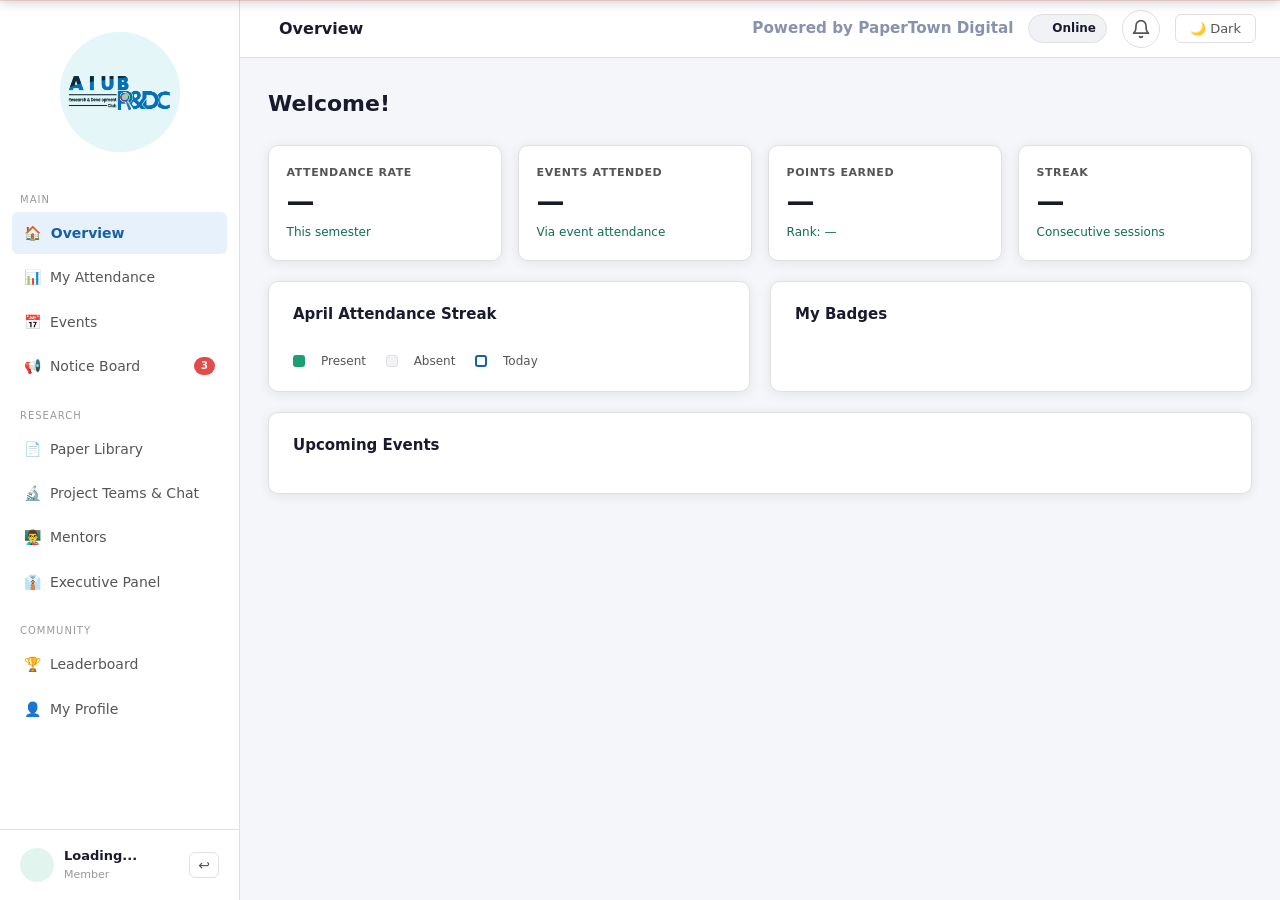
==== dashboard.html @ 1eca1867 "Increase max height of notice image preview" ====
<!DOCTYPE html>
<html lang="en">
<head>
  <meta charset="UTF-8"/>
  <meta name="viewport" content="width=device-width,initial-scale=1.0"/>
  <title>AIUB R&D Club</title>
  <link rel="stylesheet" href="css/style.css"/>
</head>
<body class="dashboard-page">

<!-- ========== ADD EVENT MODAL (FIX: was missing) ========== -->
<div class="modal-overlay" id="addEventModal" style="display:none" onclick="if(event.target===this)closeAddEventModal()">
  <div class="modal-box">
    <div class="modal-header">
      <h3>📅 Create New Event</h3>
      <button class="modal-close" onclick="closeAddEventModal()">✕</button>
    </div>
    <form id="addEventForm" onsubmit="event.preventDefault();submitAddEvent()">
      <div class="modal-grid">
        <div class="form-group" style="grid-column:1/-1"><label>Event Title <span class="req">*</span></label><input type="text" id="evTitle" placeholder="e.g. Research Symposium 2026"/></div>
        <div class="form-group" style="grid-column:1/-1"><label>Description <span class="req">*</span></label><textarea id="evDescription" rows="3" placeholder="Describe the event in detail..."></textarea></div>
        <div class="form-group"><label>Day</label><input type="text" id="evDay" placeholder="e.g. 15" maxlength="2"/></div>
        <div class="form-group"><label>Month</label>
          <select id="evMonth"><option>Jan</option><option>Feb</option><option>Mar</option><option>Apr</option><option>May</option><option>Jun</option><option>Jul</option><option>Aug</option><option>Sep</option><option>Oct</option><option>Nov</option><option>Dec</option></select>
        </div>
        <div class="form-group"><label>Year</label><input type="text" id="evYear" placeholder="2026" maxlength="4"/></div>
        <div class="form-group"><label>Time</label><input type="text" id="evTime" placeholder="e.g. 10:00 AM"/></div>
        <div class="form-group"><label>Duration</label><input type="text" id="evDuration" placeholder="e.g. 2 hours"/></div>
        <div class="form-group"><label>Venue <span class="req">*</span></label><input type="text" id="evVenue" placeholder="e.g. CS Lab Block A"/></div>
        <div class="form-group"><label>Category</label>
          <select id="evCategory"><option>Workshop</option><option>Seminar</option><option>Lecture</option><option>Competition</option><option>Social</option><option>Other</option></select>
        </div>
        <div class="form-group"><label>Capacity</label><input type="number" id="evCapacity" placeholder="50" min="1"/></div>
        <div class="form-group"><label>Points for Attending</label><input type="number" id="evPoints" placeholder="20" min="0"/></div>
        <div class="form-group"><label>Organizer</label><input type="text" id="evOrganizer" placeholder="Committee name"/></div>
      </div>
      <p style="color:var(--danger);font-size:13px;margin:.5rem 0;" id="addEventError"></p>
      <div class="modal-actions" style="margin-top:.75rem;">
        <button type="submit" class="btn-primary" style="width:auto;padding:10px 28px;">Create Event</button>
        <button type="button" class="btn-outline" onclick="closeAddEventModal()">Cancel</button>
      </div>
    </form>
  </div>
</div>

<!-- ========== ADD MEMBER MODAL ========== -->
<div class="modal-overlay" id="addMemberModal" style="display:none" onclick="if(event.target===this)closeAddMemberModal()">
  <div class="modal-box">
    <div class="modal-header">
      <h3>➕ Add New Member</h3>
      <button class="modal-close" onclick="closeAddMemberModal()">✕</button>
    </div>
    <form id="addMemberForm" onsubmit="event.preventDefault();submitAddMember()">
      <div class="modal-grid">
        <div class="form-group"><label>Full Name <span class="req">*</span></label><input type="text" id="newName" placeholder="e.g. Rahim Ahmed"/></div>
        <div class="form-group"><label>Student ID <span class="req">*</span></label><input type="text" id="newId" placeholder="e.g. 2025-CS-088"/></div>
        <div class="form-group"><label>Password <span class="req">*</span></label><input type="password" id="newPassword" placeholder="Min 6 characters"/></div>
        <div class="form-group"><label>Department <span class="req">*</span></label><input type="text" id="newDept" placeholder="e.g. Computer Science"/></div>
        <div class="form-group"><label>Email <span class="req">*</span></label><input type="email" id="newEmail" placeholder="student@university.edu"/></div>
        <div class="form-group"><label>Phone</label><input type="text" id="newPhone" placeholder="01700-xxxxxx"/></div>
        <div class="form-group"><label>Role</label>
          <select id="newRole"><option value="member">Member</option><option value="moderator">Moderator</option><option value="admin">Admin</option></select>
        </div>
        <div class="form-group"><label>Status</label>
          <select id="newStatus"><option value="active">Active</option><option value="inactive">Inactive</option></select>
        </div>
      </div>
      <p class="error-msg visible" id="addMemberError" style="margin:0 0 1rem;display:none;"></p>
      <div class="modal-actions">
        <button type="submit" class="btn-primary" style="width:auto;padding:10px 28px;">Add Member</button>
        <button type="button" class="btn-outline" onclick="closeAddMemberModal()">Cancel</button>
      </div>
    </form>
  </div>
</div>

<!-- ========== CHANGE PASSWORD MODAL ========== -->
<div class="modal-overlay" id="changePwModal" style="display:none" onclick="if(event.target===this)closeChangePwModal()">
  <div class="modal-box" style="max-width:420px;">
    <div class="modal-header">
      <h3>🔒 Change Password</h3>
      <button class="modal-close" onclick="closeChangePwModal()">✕</button>
    </div>
    <form id="changePwForm" onsubmit="event.preventDefault();submitChangePassword()">
      <div class="form-group"><label>Current Password</label><input type="password" id="pwCurrent" placeholder="Your current password"/></div>
      <div class="form-group"><label>New Password</label><input type="password" id="pwNew" placeholder="Min 6 characters"/></div>
      <div class="form-group"><label>Confirm New Password</label><input type="password" id="pwConfirm" placeholder="Repeat new password"/></div>
      <p style="color:var(--danger);font-size:13px;margin:.5rem 0;min-height:1.2em;" id="changePwError"></p>
      <p style="color:var(--success);font-size:13px;margin:.5rem 0;display:none;" id="changePwSuccess">✅ Password changed successfully!</p>
      <div class="modal-actions">
        <button type="submit" class="btn-primary" style="width:auto;padding:10px 28px;">Update Password</button>
        <button type="button" class="btn-outline" onclick="closeChangePwModal()">Cancel</button>
      </div>
    </form>
  </div>
</div>

<!-- ========== BULK ATTENDANCE MODAL ========== -->
<div class="modal-overlay" id="bulkAttModal" style="display:none" onclick="if(event.target===this)closeBulkAttendance()">
  <div class="modal-box modal-wide">
    <div class="modal-header">
      <div><h3>📋 Bulk Attendance</h3><p style="font-size:13px;color:var(--text2);margin-top:2px;">Date: <strong id="bulkSessionDate"></strong></p></div>
      <button class="modal-close" onclick="closeBulkAttendance()">✕</button>
    </div>
    <div style="display:flex;gap:10px;margin-bottom:1rem;flex-wrap:wrap;">
      <div style="flex:1;min-width:200px;"><label style="font-size:13px;font-weight:600;color:var(--text2);display:block;margin-bottom:5px;">Session Name</label><input type="text" id="bulkSessionName" value="Regular Meeting" style="width:100%;padding:9px 13px;border:1.5px solid var(--border);border-radius:var(--radius-sm);background:var(--bg);color:var(--text);font-size:14px;outline:none;"/></div>
      <div style="flex:1;min-width:200px;"><label style="font-size:13px;font-weight:600;color:var(--text2);display:block;margin-bottom:5px;">🔍 Search Members</label><input type="text" id="bulkSearchInput" placeholder="Type name to filter..." oninput="filterBulkAttendance(this.value)" style="width:100%;padding:9px 13px;border:1.5px solid var(--border);border-radius:var(--radius-sm);background:var(--bg);color:var(--text);font-size:14px;outline:none;"/></div>
    </div>
    <div style="overflow-x:auto;max-height:380px;overflow-y:auto;">
      <table class="data-table">
        <thead style="position:sticky;top:0;background:var(--surface);"><tr><th>Name</th><th>Student ID</th><th>Dept</th><th>Status</th><th>Note</th></tr></thead>
        <tbody id="bulkAttBody"></tbody>
      </table>
    </div>
    <div class="modal-actions" style="margin-top:1.25rem;">
      <button class="btn-primary" style="width:auto;padding:10px 28px;" onclick="submitBulkAttendance()">💾 Save Attendance</button>
      <button class="btn-outline" onclick="closeBulkAttendance()">Cancel</button>
    </div>
  </div>
</div>

<!-- ========== EVENT ADMIN MODAL ========== -->
<div class="modal-overlay" id="evAdminModal" style="display:none" onclick="if(event.target===this)closeEventAdmin()">
  <div class="modal-box modal-wide">
    <div class="modal-header">
      <div><h3 id="evAdminTitle">Event Management</h3><p style="font-size:13px;color:var(--text2);margin-top:3px;" id="evAdminDate"></p></div>
      <button class="modal-close" onclick="closeEventAdmin()">✕</button>
    </div>
    <div class="ev-tab-bar">
      <button class="ev-tab-btn active" onclick="switchEvTab('registrants',this)">👥 Registrants</button>
      <button class="ev-tab-btn" onclick="switchEvTab('attendance',this)">✅ Mark Attendance</button>
    </div>
    <div id="evAdminBody" style="margin-top:1rem;overflow-x:auto;max-height:420px;overflow-y:auto;"></div>
    <div class="modal-actions" style="margin-top:1rem;"><button class="btn-outline" onclick="closeEventAdmin()">Close</button></div>
  </div>
</div>

<!-- ========== CSV PREVIEW MODAL ========== -->
<div class="modal-overlay" id="csvPreviewModal" style="display:none" onclick="if(event.target===this)closeCSVPreview()">
  <div class="modal-box modal-wide">
    <div class="modal-header">
      <div><h3>📂 CSV Import Preview</h3><p style="font-size:13px;color:var(--text2);margin-top:2px;" id="csvPreviewCount"></p></div>
      <button class="modal-close" onclick="closeCSVPreview()">✕</button>
    </div>
    <div id="csvPreviewErrors" style="margin-bottom:.75rem;"></div>
    <p style="font-size:13px;color:var(--text2);margin-bottom:.75rem;">Uncheck rows you don't want to import.</p>
    <div style="overflow-x:auto;max-height:380px;overflow-y:auto;">
      <table class="data-table">
        <thead style="position:sticky;top:0;background:var(--surface);"><tr><th style="width:32px;"></th><th>Name</th><th>ID</th><th>Dept</th><th>Email</th><th>Role</th></tr></thead>
        <tbody id="csvPreviewTbody"></tbody>
      </table>
    </div>
    <div class="modal-actions" style="margin-top:1.25rem;">
      <button class="btn-primary" style="width:auto;padding:10px 28px;" onclick="submitCSVImport()">✅ Import Selected</button>
      <button class="btn-outline" onclick="closeCSVPreview()">Cancel</button>
    </div>
  </div>
</div>

<!-- ========== EDIT PAPER MODAL ========== -->
<div class="modal-overlay" id="editPaperModal" style="display:none" onclick="if(event.target===this)closeEditPaperModal()">
  <div class="modal-box">
    <div class="modal-header"><h3>✏️ Edit Paper</h3><button class="modal-close" onclick="closeEditPaperModal()">✕</button></div>
    <input type="hidden" id="editPaperId"/>
    <div class="modal-grid">
      <div class="form-group" style="grid-column:1/-1"><label>Paper Title <span class="req">*</span></label><input type="text" id="editPaperTitle"/></div>
      <div class="form-group"><label>Authors <span class="req">*</span></label><input type="text" id="editPaperAuthors"/></div>
      <div class="form-group"><label>Year</label><input type="number" id="editPaperYear"/></div>
      <div class="form-group" style="grid-column:1/-1"><label>Referral Link</label><input type="url" id="editPaperLink"/></div>
      <div class="form-group" style="grid-column:1/-1"><label>Tags (comma separated)</label><input type="text" id="editPaperTags"/></div>
    </div>
    <div class="modal-actions" style="margin-top:.75rem;">
      <button class="btn-primary" style="width:auto;padding:10px 28px;" onclick="submitEditPaper()">Save Changes</button>
      <button class="btn-outline" onclick="closeEditPaperModal()">Cancel</button>
    </div>
  </div>
</div>

<!-- ========== EDIT TEAM MODAL ========== -->
<div class="modal-overlay" id="editTeamModal" style="display:none" onclick="if(event.target===this)closeEditTeamModal()">
  <div class="modal-box" style="max-width:480px;">
    <div class="modal-header"><h3>✏️ Edit Team</h3><button class="modal-close" onclick="closeEditTeamModal()">✕</button></div>
    <input type="hidden" id="editTeamId"/>
    <div class="form-group"><label>Team Name <span class="req">*</span></label><input type="text" id="editTeamName"/></div>
    <div class="form-group"><label>Research Topic <span class="req">*</span></label><input type="text" id="editTeamTopic"/></div>
    <div class="form-group"><label>Status</label>
      <select id="editTeamStatus"><option value="Forming">Forming</option><option value="Active">Active</option></select>
    </div>
    <div class="modal-actions" style="margin-top:.75rem;">
      <button class="btn-primary" style="width:auto;padding:10px 28px;" onclick="submitEditTeam()">Save Changes</button>
      <button class="btn-outline" onclick="closeEditTeamModal()">Cancel</button>
    </div>
  </div>
</div>

<!-- ========== NOTICE READ RECEIPTS MODAL ========== -->
<div class="modal-overlay" id="noticeReadsModal" style="display:none" onclick="if(event.target===this)closeNoticeReadsModal()">
  <div class="modal-box" style="max-width:500px;">
    <div class="modal-header"><h3>👁️ Read Receipts</h3><button class="modal-close" onclick="closeNoticeReadsModal()">✕</button></div>
    <div id="noticeReadsBody"><p style="color:var(--text3);">Loading...</p></div>
    <div class="modal-actions" style="margin-top:1rem;"><button class="btn-outline" onclick="closeNoticeReadsModal()">Close</button></div>
  </div>
</div>

<!-- Hidden inputs -->
<input type="file" id="csvImportInput" accept=".csv" style="display:none" onchange="handleCSVImport(this)"/>
<input type="file" id="profilePicInput" accept="image/*" style="display:none" onchange="handleProfilePicChange(this)"/>

<!-- ========== TEAM CHAT MODAL ========== -->
<div class="modal-overlay chat-modal-overlay" id="chatModal" style="display:none">
  <div class="chat-modal-box">
    <div class="chat-header">
      <div class="chat-header-left">
        <div class="chat-header-icon">💬</div>
        <div><div class="chat-header-title" id="chatModalTitle">Team Chat</div><div class="chat-header-sub">Real-time · All messages saved</div></div>
      </div>
      <button class="modal-close" onclick="closeChatModal()" style="flex-shrink:0;">✕</button>
    </div>
    <div class="chat-messages" id="chatMessages"><div class="chat-loading">Loading messages...</div></div>
    <div class="chat-input-area">
      <textarea class="chat-input" id="chatInput" placeholder="Type a message... (Enter to send)" rows="1" onkeydown="chatKeydown(event)" oninput="this.style.height='auto';this.style.height=Math.min(this.scrollHeight,120)+'px'"></textarea>
      <button class="chat-send-btn" onclick="sendMessage()">
        <svg width="20" height="20" viewBox="0 0 24 24" fill="none" stroke="currentColor" stroke-width="2.5" stroke-linecap="round" stroke-linejoin="round"><line x1="22" y1="2" x2="11" y2="13"/><polygon points="22 2 15 22 11 13 2 9 22 2"/></svg>
      </button>
    </div>
  </div>
</div>

<!-- ========== SIDEBAR ========== -->
<aside class="sidebar" id="sidebar">
  <div class="sidebar-logo">
    <img src="IMG/logo.jpg" alt="Club Logo"/>
  </div>
  <nav class="sidebar-nav">
    <div class="nav-section-label">Main</div>
    <div class="nav-item active" data-page="home">🏠 &nbsp;Overview</div>
    <div class="nav-item" data-page="attendance">📊 &nbsp;My Attendance</div>
    <div class="nav-item" data-page="events">📅 &nbsp;Events</div>
    <div class="nav-item" data-page="notices">📢 &nbsp;Notice Board &nbsp;<span class="nav-badge" id="noticeBadge">3</span></div>
    <div class="nav-section-label" style="margin-top:1.25rem;">Research</div>
    <div class="nav-item" data-page="papers">📄 &nbsp;Paper Library</div>
    <div class="nav-item" data-page="teams">🔬 &nbsp;Project Teams &amp; Chat</div>
    <div class="nav-item" data-page="mentors">👨‍🏫 &nbsp;Mentors</div>
    <div class="nav-item" data-page="executives">👔 &nbsp;Executive Panel</div>
    <div class="nav-section-label" style="margin-top:1.25rem;">Community</div>
    <div class="nav-item" data-page="leaderboard">🏆 &nbsp;Leaderboard</div>
    <div class="nav-item" data-page="profile">👤 &nbsp;My Profile</div>
    <div class="nav-section-label moderator-only" style="margin-top:1.25rem;">Moderator</div>
    <div class="nav-item moderator-only" data-page="moderator">🛡️ &nbsp;Moderator Panel</div>
    <div class="nav-section-label admin-only" style="margin-top:1.25rem;">Admin</div>
    <div class="nav-item admin-only" data-page="admin">⚙️ &nbsp;Admin Panel</div>
  </nav>
  <div class="sidebar-user">
    <div class="avatar" id="sidebarAvatar" style="overflow:hidden;"></div>
    <div class="user-info">
      <div class="user-name" id="sidebarName">Loading...</div>
      <div class="user-role" id="sidebarRole">Member</div>
    </div>
    <button class="logout-btn" onclick="logout()" title="Logout">↩</button>
  </div>
</aside>

<!-- ========== MAIN ========== -->
<div class="main-wrapper">
  <!-- OFFLINE BANNER -->
  <div class="offline-banner" id="offlineBanner">
    <span>📡</span>
    <span id="offlineBannerText">You're offline — changes won't be saved until you reconnect.</span>
  </div>

  <header class="topbar">
    <button class="menu-btn" onclick="toggleSidebar()">☰</button>
    <span class="topbar-title" id="topbarTitle">Overview</span>

    <div class="topbar-right">
      <a href="https://papertowndigital.com" target="_blank" class="powered-by">Powered by PaperTown Digital</a>

      <!-- CONNECTION STATUS INDICATOR -->
      <div class="conn-status" id="connStatus" title="Connection status">
        <span class="conn-dot" id="connDot"></span>
        <span class="conn-label" id="connLabel">Online</span>
      </div>
      <div class="notif-bell-wrap" id="notifBellWrap">
        <button class="notif-bell-btn" onclick="toggleNotificationDropdown()" title="Notifications" aria-label="Notifications">
          <svg width="20" height="20" viewBox="0 0 24 24" fill="none" stroke="currentColor" stroke-width="2" stroke-linecap="round" stroke-linejoin="round">
            <path d="M18 8A6 6 0 0 0 6 8c0 7-3 9-3 9h18s-3-2-3-9"/>
            <path d="M13.73 21a2 2 0 0 1-3.46 0"/>
          </svg>
          <span class="notif-badge" id="notifBadge" style="display:none;">0</span>
        </button>

        <!-- Dropdown panel -->
        <div class="notif-dropdown" id="notifDropdown">
          <div class="notif-dropdown-header">
            <span class="notif-dropdown-title">🔔 Notifications</span>
            <div style="display:flex;gap:6px;">
              <button class="notif-action-btn" onclick="doMarkAllRead()" title="Mark all read">✓ All read</button>
              <button class="notif-action-btn notif-action-danger" onclick="doClearAllNotifications()" title="Clear all">🗑 Clear</button>
            </div>
          </div>
          <div class="notif-list" id="notifList">
            <div class="notif-empty">
              <div style="font-size:28px;margin-bottom:.5rem;">🔔</div>
              <div>No notifications yet</div>
            </div>
          </div>
        </div>
      </div>

      <button class="theme-toggle" id="themeBtn" onclick="toggleTheme()">🌙 Dark</button>
    </div>
  </header>

  <!-- HOME -->
  <main class="page active" id="page-home">
    <div class="page-header"><h2 class="page-title" id="greetingText">Welcome!</h2><p class="page-sub" id="todayDate"></p></div>
    <div class="stats-grid">
      <div class="stat-card"><div class="stat-label">Attendance Rate</div><div class="stat-value" id="statAttendance">—</div><div class="stat-change">This semester</div></div>
      <div class="stat-card"><div class="stat-label">Events Attended</div><div class="stat-value" id="statEvents">—</div><div class="stat-change">Via event attendance</div></div>
      <div class="stat-card"><div class="stat-label">Points Earned</div><div class="stat-value" id="statPoints">—</div><div class="stat-change">Rank: <span id="statRank">—</span></div></div>
      <div class="stat-card"><div class="stat-label">Streak</div><div class="stat-value" id="statStreak">—</div><div class="stat-change">Consecutive sessions</div></div>
    </div>
    <div class="two-col">
      <div class="card"><h3 class="card-title">April Attendance Streak</h3><div class="streak-bar" id="streakBar"></div><div class="streak-legend"><span class="legend-dot present"></span>Present &nbsp;<span class="legend-dot absent"></span>Absent &nbsp;<span class="legend-dot today-dot"></span>Today</div></div>
      <div class="card"><h3 class="card-title">My Badges</h3><div class="badge-grid" id="homeBadgeGrid"></div></div>
    </div>
    <div class="card"><h3 class="card-title">Upcoming Events</h3><div id="homeEventList"></div></div>
  </main>

  <!-- ATTENDANCE -->
  <main class="page" id="page-attendance">
    <div class="page-header"><h2 class="page-title">My Attendance</h2><p class="page-sub">Your attendance record — given by the admin during sessions</p></div>
    <div class="card" style="display:flex;gap:2rem;align-items:center;flex-wrap:wrap;">
      <div style="text-align:center;flex:1;"><div style="font-size:42px;font-weight:700;color:var(--primary);" id="myAttRate">—</div><div style="font-size:13px;color:var(--text2);margin-top:4px;">Attendance Rate</div></div>
      <div style="text-align:center;flex:1;"><div style="font-size:42px;font-weight:700;color:var(--success);" id="myStreakNum">—</div><div style="font-size:13px;color:var(--text2);margin-top:4px;">Day Streak 🔥</div></div>
      <div style="flex:2;"><div style="font-size:13px;color:var(--text2);margin-bottom:8px;">Streak calendar</div><div class="streak-bar" id="streakBar2"></div></div>
    </div>
    <div class="card">
      <div class="card-header-row"><h3 class="card-title" style="margin-bottom:0;">Attendance History</h3><span style="font-size:13px;color:var(--text3);">Given by Admin only</span></div>
      <table class="data-table"><thead><tr><th>Date</th><th>Session</th><th>Status</th><th>Note</th></tr></thead><tbody id="attendanceTbody"></tbody></table>
    </div>
  </main>

  <!-- EVENTS -->
  <main class="page" id="page-events">
    <div class="page-header">
      <div style="display:flex;justify-content:space-between;align-items:flex-start;flex-wrap:wrap;gap:.75rem;">
        <div><h2 class="page-title">Events</h2><p class="page-sub">Register for events and track your participation</p></div>
        <button class="btn-primary admin-only" style="width:auto;padding:10px 20px;margin-top:0;" onclick="openAddEventModal()">📅 + Create Event</button>
      </div>
    </div>
    <div class="card"><h3 class="card-title">🗓 Upcoming Events</h3><div id="upcomingEventList"></div></div>
    <div class="card"><h3 class="card-title">📁 Past Events</h3><div id="pastEventList"></div></div>
  </main>

  <!-- NOTICES -->
  <main class="page" id="page-notices">
    <div class="page-header"><h2 class="page-title">Notice Board</h2><p class="page-sub">Club announcements and updates</p></div>
    <div class="card">
      <div class="card-header-row"><h3 class="card-title" style="margin-bottom:0;">All Notices</h3><button class="btn-outline admin-only moderator-only" onclick="toggleNoticeForm()">+ Post Notice</button></div>
      <div class="notice-form admin-only moderator-only" id="noticeForm">
        <div class="modal-grid" style="grid-template-columns:1fr 1fr;">
          <div class="form-group"><label>Title</label><input type="text" id="noticeTitle" placeholder="Notice title..."/></div>
          <div class="form-group"><label>Category</label><select id="noticeCategory"><option value="general">🔵 General</option><option value="urgent">🔴 Urgent</option><option value="event">🟢 Event</option></select></div>
          <div class="form-group" style="grid-column:1/-1"><label>Content</label><textarea id="noticeContent" rows="3" placeholder="Notice details..."></textarea></div>
          <div class="form-group" style="grid-column:1/-1">
            <label>Banner Image <span style="font-size:11px;color:var(--text3);font-weight:400;">(optional — for event banners, max 2MB)</span></label>
            <div class="pdf-upload-area" id="noticeImgArea" onclick="document.getElementById('noticeImgInput').click()">
              <span id="noticeImgLabel">🖼️ Click to attach a banner image</span>
            </div>
            <input type="file" id="noticeImgInput" accept="image/*" style="display:none" onchange="handleNoticeImg(this)"/>
            <img id="noticeImgPreview" src="" alt="Preview" style="display:none;margin-top:8px;max-height:500px;width:100%;object-fit:contain;border-radius:var(--radius-sm);border:1px solid var(--border);"/>
          </div>
        </div>
        <div class="form-actions"><button class="btn-primary" style="width:auto;padding:10px 24px;" onclick="postNotice()">Post Notice</button><button class="btn-outline" onclick="toggleNoticeForm()">Cancel</button></div>
      </div>
      <div id="noticeList"></div>
    </div>
  </main>

  <!-- PAPER LIBRARY -->
  <main class="page" id="page-papers">
    <div class="page-header"><h2 class="page-title">📄 Research Paper Library</h2><p class="page-sub">Papers shared by club members. Adding a paper earns +10 pts.</p></div>
    <div class="card">
      <div class="card-header-row"><h3 class="card-title" style="margin-bottom:0;">All Papers</h3><button class="btn-outline" onclick="togglePaperForm()">+ Add Paper</button></div>
      <div class="notice-form" id="paperForm">
        <div class="modal-grid">
          <div class="form-group" style="grid-column:1/-1"><label>Paper Title <span class="req">*</span></label><input type="text" id="paperTitle" placeholder="Full title of the paper"/></div>
          <div class="form-group"><label>Authors <span class="req">*</span></label><input type="text" id="paperAuthors" placeholder="Author 1, Author 2..."/></div>
          <div class="form-group"><label>Year</label><input type="number" id="paperYear" placeholder="2025"/></div>
          <div class="form-group" style="grid-column:1/-1"><label>Referral Link <span style="font-size:11px;color:var(--text3);font-weight:400;">(Google Scholar, ResearchGate, publisher page, arXiv, etc.)</span></label><input type="url" id="paperLink" placeholder="https://scholar.google.com/..."/></div>
          <div class="form-group" style="grid-column:1/-1"><label>Tags (comma separated)</label><input type="text" id="paperTags" placeholder="ML, Computer Vision, NLP"/></div>
          <div class="form-group" style="grid-column:1/-1">
            <label>Attach PDF <span style="font-size:11px;color:var(--text3);font-weight:400;">(optional, max 5MB)</span></label>
            <div class="pdf-upload-area" id="pdfUploadArea" onclick="document.getElementById('paperPdfInput').click()"><span id="pdfUploadLabel">📎 Click to attach a PDF file</span></div>
            <input type="file" id="paperPdfInput" accept=".pdf" style="display:none" onchange="handlePdfSelect(this)"/>
          </div>
        </div>
        <div class="form-actions"><button class="btn-primary" style="width:auto;padding:10px 24px;" onclick="submitPaper()">Add to Library</button><button class="btn-outline" onclick="togglePaperForm()">Cancel</button></div>
      </div>
      <div id="paperList"></div>
    </div>
  </main>

  <!-- PROJECT TEAMS -->
  <main class="page" id="page-teams">
    <div class="page-header"><h2 class="page-title">🔬 Project Teams</h2><p class="page-sub">Join or form research project teams</p></div>
    <div class="card">
      <div class="card-header-row"><h3 class="card-title" style="margin-bottom:0;">All Teams</h3><button class="btn-outline" onclick="toggleTeamForm()">+ Create Team</button></div>
      <div class="notice-form" id="teamForm">
        <div class="modal-grid">
          <div class="form-group"><label>Team Name <span class="req">*</span></label><input type="text" id="teamName" placeholder="e.g. NLP Research Group"/></div>
          <div class="form-group"><label>Research Topic <span class="req">*</span></label><input type="text" id="teamTopic" placeholder="e.g. Bangla NLP"/></div>
          <div class="form-group"><label>Lead (name)</label><input type="text" id="teamLead" placeholder="Leave blank for yourself"/></div>
          <div class="form-group"><label>Status</label><select id="teamStatus"><option value="Forming">Forming</option><option value="Active">Active</option></select></div>
        </div>
        <div class="form-actions"><button class="btn-primary" style="width:auto;padding:10px 24px;" onclick="submitTeam()">Create Team</button><button class="btn-outline" onclick="toggleTeamForm()">Cancel</button></div>
      </div>
      <div id="teamList" style="display:grid;grid-template-columns:1fr 1fr;gap:1rem;margin-top:.5rem;"></div>
    </div>
  </main>

  <!-- MENTORS -->
  <main class="page" id="page-mentors">
    <div class="page-header"><h2 class="page-title">👨‍🏫 Supervisors &amp; Mentors</h2><p class="page-sub">Faculty supervisors and industry mentors available for guidance</p></div>
    <div class="card">
      <div class="card-header-row"><h3 class="card-title" style="margin-bottom:0;">Mentor Board</h3><button class="btn-outline admin-only" onclick="toggleMentorForm()">+ Add Mentor</button></div>
      <div class="notice-form admin-only" id="mentorForm">
        <div class="modal-grid">
          <div class="form-group"><label>Name <span class="req">*</span></label><input type="text" id="mentorName" placeholder="Dr. Full Name"/></div>
          <div class="form-group"><label>Title</label><input type="text" id="mentorTitle" placeholder="e.g. Club Supervisor"/></div>
          <div class="form-group"><label>Department / Organization</label><input type="text" id="mentorDept" placeholder="e.g. CS Dept"/></div>
          <div class="form-group"><label>Email</label><input type="email" id="mentorEmail" placeholder="mentor@university.edu"/></div>
          <div class="form-group" style="grid-column:1/-1"><label>Expertise <span class="req">*</span></label><input type="text" id="mentorExpertise" placeholder="e.g. Machine Learning, NLP"/></div>
        </div>
        <div class="form-actions"><button class="btn-primary" style="width:auto;padding:10px 24px;" onclick="submitMentor()">Add Mentor</button><button class="btn-outline" onclick="toggleMentorForm()">Cancel</button></div>
      </div>
      <div id="mentorList" style="display:grid;grid-template-columns:1fr 1fr;gap:1rem;margin-top:.5rem;"></div>
    </div>
  </main>

  <!-- EXECUTIVE PANEL (replaces Seminars) -->
  <main class="page" id="page-executives">
    <div class="page-header"><h2 class="page-title">👔 Executive Panel</h2><p class="page-sub">Club executives and leadership members</p></div>
    <div class="card">
      <div class="card-header-row"><h3 class="card-title" style="margin-bottom:0;">Executive Board</h3><button class="btn-outline admin-only" onclick="toggleExecForm()">+ Add Executive</button></div>
      <div class="notice-form admin-only" id="execForm">
        <div class="modal-grid">
          <div class="form-group"><label>Name <span class="req">*</span></label><input type="text" id="execName" placeholder="Full name"/></div>
          <div class="form-group"><label>Position / Title <span class="req">*</span></label><input type="text" id="execTitle" placeholder="e.g. President, General Secretary"/></div>
          <div class="form-group"><label>Department</label><input type="text" id="execDept" placeholder="e.g. CS Dept"/></div>
          <div class="form-group"><label>Email</label><input type="email" id="execEmail" placeholder="exec@university.edu"/></div>
          <div class="form-group" style="grid-column:1/-1"><label>Responsibilities</label><input type="text" id="execResp" placeholder="e.g. Overseeing events, managing member records"/></div>
        </div>
        <div class="form-actions"><button class="btn-primary" style="width:auto;padding:10px 24px;" onclick="submitExecutive()">Add Executive</button><button class="btn-outline" onclick="toggleExecForm()">Cancel</button></div>
      </div>
      <div id="execList" style="display:grid;grid-template-columns:1fr 1fr;gap:1rem;margin-top:.5rem;"></div>
    </div>
  </main>

  <!-- LEADERBOARD -->
  <main class="page" id="page-leaderboard">
    <div class="page-header"><h2 class="page-title">Leaderboard</h2><p class="page-sub">Top members by points — updates live</p></div>
    <div class="card"><h3 class="card-title">🏆 Rankings</h3><div class="leaderboard-list" id="leaderboardList"></div></div>
    <div class="card"><h3 class="card-title">💡 How to Earn Points</h3>
      <div class="points-grid">
        <div class="points-row"><span>✅ Session attendance (given by admin/moderator)</span><strong>+10 pts</strong></div>
        <div class="points-row"><span>📅 Event attendance (marked by admin)</span><strong>+15–20 pts</strong></div>
        <div class="points-row"><span>📄 Adding a research paper</span><strong>+10 pts</strong></div>
        <div class="points-row"><span>📢 Posting a notice</span><strong>+5 pts</strong></div>
        <div class="points-row"><span>🔥 7-day streak badge</span><strong>Unlocked!</strong></div>
      </div>
    </div>
  </main>

  <!-- PROFILE -->
  <main class="page" id="page-profile">
    <div class="page-header"><h2 class="page-title">My Profile</h2><p class="page-sub">Your membership overview</p></div>
    <div class="card">
      <div class="profile-header">
        <div style="position:relative;flex-shrink:0;">
          <div class="profile-avatar" id="profileAvatarEl" style="overflow:hidden;"></div>
          <button class="pic-upload-btn" onclick="triggerProfilePicUpload()" title="Change photo">📷</button>
        </div>
        <div>
          <div class="profile-name" id="profileName">Loading...</div>
          <div class="profile-id" id="profileDept"></div>
          <span class="role-badge" id="profileRoleBadge">Member</span>
          <div style="display:flex;gap:8px;margin-top:.75rem;flex-wrap:wrap;">
            <button class="btn-outline" style="font-size:13px;padding:6px 14px;" onclick="triggerProfilePicUpload()">📷 Change Photo</button>
            <button class="btn-outline" style="font-size:13px;padding:6px 14px;" onclick="openChangePwModal()">🔒 Change Password</button>
          </div>
        </div>
      </div>
      <div class="profile-stats">
        <div class="profile-stat"><div class="pstat-value" id="pstatAttendance">—</div><div class="pstat-label">Attendance</div></div>
        <div class="profile-stat"><div class="pstat-value" id="pstatEvents">—</div><div class="pstat-label">Events</div></div>
        <div class="profile-stat"><div class="pstat-value" id="pstatPoints">—</div><div class="pstat-label">Points</div></div>
        <div class="profile-stat"><div class="pstat-value" id="pstatRank">—</div><div class="pstat-label">Rank</div></div>
      </div>
    </div>
    <div class="card"><h3 class="card-title">Member Details</h3>
      <table class="data-table">
        <tr><td class="detail-label">Member Since</td><td>September 2024</td></tr>
        <tr><td class="detail-label">Department</td><td id="profileDeptFull"></td></tr>
        <tr><td class="detail-label">Membership Valid</td><td>Until December 2026</td></tr>
        <tr><td class="detail-label">Email</td><td id="profileEmail">—</td></tr>
      </table>
    </div>
    <div class="card"><h3 class="card-title">Badges — Earn them all!</h3><div class="badge-grid" id="profileBadgeGrid"></div></div>
  </main>

  <!-- MODERATOR PAGE -->
  <main class="page" id="page-moderator">
    <div class="page-header"><h2 class="page-title">🛡️ Moderator Panel</h2><p class="page-sub">Give attendance and post notices</p></div>
    <div class="card"><h3 class="card-title">Quick Actions</h3>
      <div class="admin-actions">
        <button class="btn-admin" onclick="openBulkAttendance()">📋 Give Bulk Attendance</button>
        <button class="btn-admin" onclick="navigateTo('notices');setTimeout(toggleNoticeForm,150)">📢 Post a Notice</button>
      </div>
    </div>
  </main>

  <!-- ADMIN -->
  <main class="page" id="page-admin">
    <div class="page-header"><h2 class="page-title">⚙️ Admin Panel</h2><p class="page-sub">Full club management</p></div>
    <div class="stats-grid">
      <div class="stat-card"><div class="stat-label">Total Members</div><div class="stat-value" id="adminTotalMembers">—</div></div>
      <div class="stat-card"><div class="stat-label">Active Members</div><div class="stat-value" id="adminActiveMembers">—</div></div>
      <div class="stat-card"><div class="stat-label">Total Points Given</div><div class="stat-value" id="adminTotalPoints">—</div></div>
      <div class="stat-card"><div class="stat-label">Active Notices</div><div class="stat-value" id="adminTotalNotices">—</div></div>
    </div>
    <div class="card"><h3 class="card-title">Quick Actions</h3>
      <div class="admin-actions">
        <button class="btn-admin" onclick="openAddMemberModal()">➕ Add New Member</button>
        <button class="btn-admin" onclick="triggerCSVImport()">📂 Import via CSV</button>
        <button class="btn-admin" onclick="openBulkAttendance()">📋 Give Bulk Attendance</button>
        <button class="btn-admin" onclick="exportMembersCSV()">📥 Export Members CSV</button>
        <button class="btn-admin" onclick="openAddEventModal()">📅 Create New Event</button>
        <button class="btn-admin" onclick="navigateTo('notices');setTimeout(toggleNoticeForm,150)">📢 Post a Notice</button>
      </div>
    </div>
    <!-- Pending Approvals -->
    <div class="card" id="pendingApprovalsCard">
      <h3 class="card-title">⏳ Pending Approvals</h3>
      <div id="pendingApprovalsList"><p style="color:var(--text3);font-size:14px;">Loading...</p></div>
    </div>
    <div class="card">
      <div class="card-header-row"><h3 class="card-title" style="margin-bottom:0;">Member List</h3>
        <div style="display:flex;gap:8px;flex-wrap:wrap;"><button class="btn-outline" onclick="triggerCSVImport()">📂 CSV Import</button><button class="btn-outline" onclick="openAddMemberModal()">➕ Add Member</button></div>
      </div>
      <div style="overflow-x:auto;"><table class="data-table"><thead><tr><th>Name</th><th>Student ID</th><th>Dept</th><th>Role</th><th>Status</th><th>Pts</th><th>Action</th></tr></thead><tbody id="adminMemberTbody"></tbody></table></div>
    </div>
    <div class="card"><h3 class="card-title">📂 CSV Import Format</h3>
      <p style="font-size:13px;color:var(--text2);margin-bottom:.75rem;">Your CSV should have these headers (order doesn't matter):</p>
      <div style="background:var(--surface2);border-radius:var(--radius-sm);padding:.75rem 1rem;font-family:monospace;font-size:13px;color:var(--text);overflow-x:auto;white-space:nowrap;">Name, StudentID, Password, Department, Email, Phone, Role, Status</div>
      <p style="font-size:12px;color:var(--text3);margin-top:.75rem;">Password defaults to StudentID if blank. Role defaults to "member". Status defaults to "active".</p>
      <button class="btn-outline" style="margin-top:.75rem;font-size:13px;" onclick="downloadSampleCSV()">⬇️ Download Sample CSV</button>
    </div>
  </main>
</div>

<script type="module" src="js/dashboard.js"></script>
<script>
function _call(name, ...args) {
  if (window.APP && window.APP[name]) { window.APP[name](...args); }
  else { setTimeout(() => { if (window.APP && window.APP[name]) window.APP[name](...args); }, 500); }
}
const _fns = ["toggleSidebar","navigateTo","toggleTheme","doRegisterEvent","doDeleteEvent",
  "openAddEventModal","closeAddEventModal","submitAddEvent","openEventAdmin","closeEventAdmin",
  "switchEvTab","doToggleEventAtt","toggleNoticeForm","postNotice","doDeleteNotice","openNoticeReads","closeNoticeReadsModal","handleNoticeImg",
  "openChangePwModal","closeChangePwModal","submitChangePassword","triggerProfilePicUpload",
  "handleProfilePicChange","togglePaperForm","submitPaper","doDeletePaper","handlePdfSelect",
  "downloadPdf","openEditPaper","submitEditPaper","closeEditPaperModal","requestPaperUnpublish","doRepublishPaper",
  "toggleTeamForm","submitTeam","doJoinTeam","doDeleteTeam","openEditTeam","submitEditTeam","closeEditTeamModal","requestKickMember",
  "openChat","closeChatModal","sendMessage","chatKeydown","doDeleteChatMsg",
  "toggleMentorForm","submitMentor","doDeleteMentor",
  "toggleExecForm","submitExecutive","doDeleteExecutive",
  "openAddMemberModal","closeAddMemberModal","submitAddMember","doRemoveMember","resolveApproval",
  "exportMembersCSV","triggerCSVImport","handleCSVImport","closeCSVPreview","submitCSVImport",
  "openBulkAttendance","closeBulkAttendance","submitBulkAttendance","filterBulkAttendance",
  "toggleNotificationDropdown","doMarkAllRead","doClearAllNotifications","doDeleteNotification","handleNotifClick",
  "logout"];
_fns.forEach(fn => { window[fn] = (...args) => _call(fn, ...args); });

function downloadSampleCSV(){
  const csv=`Name,StudentID,Password,Department,Email,Phone,Role,Status\nRahim Ahmed,2025-CS-001,rahim123,CS Dept,rahim@univ.edu,01711-000001,member,active\nSumaiya Islam,2025-EEE-002,sumaiya123,EEE Dept,sumaiya@univ.edu,01711-000002,member,active`;
  const blob=new Blob([csv],{type:"text/csv"}); const url=URL.createObjectURL(blob);
  const a=document.createElement("a"); a.href=url; a.download="AIUB_RD_Import_Sample.csv";
  document.body.appendChild(a); a.click(); document.body.removeChild(a); URL.revokeObjectURL(url);
}
</script>
</body>
</html>

  <!-- PAPER LIBRARY -->
  <main class="page" id="page-papers">
    <div class="page-header"><h2 class="page-title">📄 Research Paper Library</h2><p class="page-sub">Papers shared by club members. Adding a paper earns +10 pts.</p></div>
    <div class="card">
      <div class="card-header-row"><h3 class="card-title" style="margin-bottom:0;">All Papers</h3><button class="btn-outline" onclick="togglePaperForm()">+ Add Paper</button></div>
      <div class="notice-form" id="paperForm">
        <div class="modal-grid">
          <div class="form-group" style="grid-column:1/-1"><label>Paper Title <span class="req">*</span></label><input type="text" id="paperTitle" placeholder="Full title of the paper"/></div>
          <div class="form-group"><label>Authors <span class="req">*</span></label><input type="text" id="paperAuthors" placeholder="Author 1, Author 2..."/></div>
          <div class="form-group"><label>Year</label><input type="number" id="paperYear" placeholder="2025"/></div>
          <div class="form-group" style="grid-column:1/-1"><label>Referral Link <span style="font-size:11px;color:var(--text3);font-weight:400;">(Google Scholar, ResearchGate, publisher page, arXiv, etc.)</span></label><input type="url" id="paperLink" placeholder="https://scholar.google.com/...  or  https://doi.org/..."/></div>
          <div class="form-group" style="grid-column:1/-1"><label>Tags (comma separated)</label><input type="text" id="paperTags" placeholder="ML, Computer Vision, NLP"/></div>
          <div class="form-group" style="grid-column:1/-1">
            <label>Attach PDF <span style="font-size:11px;color:var(--text3);font-weight:400;">(optional, max 5MB)</span></label>
            <div class="pdf-upload-area" id="pdfUploadArea" onclick="document.getElementById('paperPdfInput').click()">
              <span id="pdfUploadLabel">📎 Click to attach a PDF file</span>
            </div>
            <input type="file" id="paperPdfInput" accept=".pdf" style="display:none" onchange="handlePdfSelect(this)"/>
          </div>
        </div>
        <div class="form-actions"><button class="btn-primary" style="width:auto;padding:10px 24px;" onclick="submitPaper()">Add to Library</button><button class="btn-outline" onclick="togglePaperForm()">Cancel</button></div>
      </div>
      <div id="paperList"></div>
    </div>
  </main>

  <!-- PROJECT TEAMS -->
  <main class="page" id="page-teams">
    <div class="page-header"><h2 class="page-title">🔬 Project Teams</h2><p class="page-sub">Join or form research project teams</p></div>
    <div class="card">
      <div class="card-header-row"><h3 class="card-title" style="margin-bottom:0;">All Teams</h3><button class="btn-outline" onclick="toggleTeamForm()">+ Create Team</button></div>
      <div class="notice-form" id="teamForm">
        <div class="modal-grid">
          <div class="form-group"><label>Team Name <span class="req">*</span></label><input type="text" id="teamName" placeholder="e.g. NLP Research Group"/></div>
          <div class="form-group"><label>Research Topic <span class="req">*</span></label><input type="text" id="teamTopic" placeholder="e.g. Bangla NLP"/></div>
          <div class="form-group"><label>Lead (name)</label><input type="text" id="teamLead" placeholder="Leave blank for yourself"/></div>
          <div class="form-group"><label>Status</label><select id="teamStatus"><option value="Forming">Forming</option><option value="Active">Active</option></select></div>
        </div>
        <div class="form-actions"><button class="btn-primary" style="width:auto;padding:10px 24px;" onclick="submitTeam()">Create Team</button><button class="btn-outline" onclick="toggleTeamForm()">Cancel</button></div>
      </div>
      <div id="teamList" style="display:grid;grid-template-columns:1fr 1fr;gap:1rem;margin-top:.5rem;"></div>
    </div>
  </main>

  <!-- MENTORS -->
  <main class="page" id="page-mentors">
    <div class="page-header"><h2 class="page-title">👨‍🏫 Supervisors & Mentors</h2><p class="page-sub">Faculty supervisors and industry mentors available for guidance</p></div>
    <div class="card">
      <div class="card-header-row"><h3 class="card-title" style="margin-bottom:0;">Mentor Board</h3><button class="btn-outline admin-only" onclick="toggleMentorForm()">+ Add Mentor</button></div>
      <div class="notice-form admin-only" id="mentorForm">
        <div class="modal-grid">
          <div class="form-group"><label>Name <span class="req">*</span></label><input type="text" id="mentorName" placeholder="Dr. Full Name"/></div>
          <div class="form-group"><label>Title</label><input type="text" id="mentorTitle" placeholder="e.g. Club Supervisor"/></div>
          <div class="form-group"><label>Department / Organization</label><input type="text" id="mentorDept" placeholder="e.g. CS Dept"/></div>
          <div class="form-group"><label>Email</label><input type="email" id="mentorEmail" placeholder="mentor@university.edu"/></div>
          <div class="form-group" style="grid-column:1/-1"><label>Expertise <span class="req">*</span></label><input type="text" id="mentorExpertise" placeholder="e.g. Machine Learning, NLP"/></div>
        </div>
        <div class="form-actions"><button class="btn-primary" style="width:auto;padding:10px 24px;" onclick="submitMentor()">Add Mentor</button><button class="btn-outline" onclick="toggleMentorForm()">Cancel</button></div>
      </div>
      <div id="mentorList" style="display:grid;grid-template-columns:1fr 1fr;gap:1rem;margin-top:.5rem;"></div>
    </div>
  </main>

  <!-- SEMINARS -->
  <main class="page" id="page-seminars">
    <div class="page-header"><h2 class="page-title">🎓 Seminar Tracker</h2><p class="page-sub">Internal seminars and knowledge sessions</p></div>
    <div class="card">
      <div class="card-header-row"><h3 class="card-title" style="margin-bottom:0;">All Seminars</h3><button class="btn-outline admin-only" onclick="toggleSeminarForm()">+ Add Seminar</button></div>
      <div class="notice-form admin-only" id="seminarForm">
        <div class="modal-grid">
          <div class="form-group" style="grid-column:1/-1"><label>Seminar Title <span class="req">*</span></label><input type="text" id="semTitle" placeholder="e.g. Introduction to Transformers"/></div>
          <div class="form-group"><label>Speaker <span class="req">*</span></label><input type="text" id="semSpeaker" placeholder="Speaker name"/></div>
          <div class="form-group"><label>Date</label><input type="text" id="semDate" placeholder="e.g. Apr 20, 2026"/></div>
          <div class="form-group"><label>Duration</label><input type="text" id="semDuration" placeholder="e.g. 90 min"/></div>
          <div class="form-group" style="grid-column:1/-1"><label>Notes / Summary</label><textarea id="semNotes" rows="2" placeholder="Brief summary of what was covered..."></textarea></div>
        </div>
        <div class="form-actions"><button class="btn-primary" style="width:auto;padding:10px 24px;" onclick="submitSeminar()">Add Seminar</button><button class="btn-outline" onclick="toggleSeminarForm()">Cancel</button></div>
      </div>
      <div id="seminarList"></div>
    </div>
  </main>

  <!-- LEADERBOARD -->
  <main class="page" id="page-leaderboard">
    <div class="page-header"><h2 class="page-title">Leaderboard</h2><p class="page-sub">Top members by points — updates live</p></div>
    <div class="card"><h3 class="card-title">🏆 April Rankings</h3><div class="leaderboard-list" id="leaderboardList"></div></div>
    <div class="card"><h3 class="card-title">💡 How to Earn Points</h3>
      <div class="points-grid">
        <div class="points-row"><span>✅ Session attendance (given by admin)</span><strong>+10 pts</strong></div>
        <div class="points-row"><span>📅 Event attendance (marked by admin)</span><strong>+15–20 pts</strong></div>
        <div class="points-row"><span>📄 Adding a research paper</span><strong>+10 pts</strong></div>
        <div class="points-row"><span>📢 Posting a notice</span><strong>+5 pts</strong></div>
        <div class="points-row"><span>🔥 7-day streak badge</span><strong>Unlocked!</strong></div>
      </div>
    </div>
  </main>

  <!-- PROFILE -->
  <main class="page" id="page-profile">
    <div class="page-header"><h2 class="page-title">My Profile</h2><p class="page-sub">Your membership overview</p></div>
    <div class="card">
      <div class="profile-header">
        <div style="position:relative;flex-shrink:0;">
          <div class="profile-avatar" id="profileAvatarEl" style="overflow:hidden;"></div>
          <button class="pic-upload-btn" onclick="triggerProfilePicUpload()" title="Change photo">📷</button>
        </div>
        <div>
          <div class="profile-name" id="profileName">Loading...</div>
          <div class="profile-id" id="profileDept"></div>
          <span class="role-badge" id="profileRoleBadge">Member</span>
          <div style="display:flex;gap:8px;margin-top:.75rem;flex-wrap:wrap;">
            <button class="btn-outline" style="font-size:13px;padding:6px 14px;" onclick="triggerProfilePicUpload()">📷 Change Photo</button>
            <button class="btn-outline" style="font-size:13px;padding:6px 14px;" onclick="openChangePwModal()">🔒 Change Password</button>
          </div>
        </div>
      </div>
      <div class="profile-stats">
        <div class="profile-stat"><div class="pstat-value" id="pstatAttendance">—</div><div class="pstat-label">Attendance</div></div>
        <div class="profile-stat"><div class="pstat-value" id="pstatEvents">—</div><div class="pstat-label">Events</div></div>
        <div class="profile-stat"><div class="pstat-value" id="pstatPoints">—</div><div class="pstat-label">Points</div></div>
        <div class="profile-stat"><div class="pstat-value" id="pstatRank">—</div><div class="pstat-label">Rank</div></div>
      </div>
    </div>
    <div class="card"><h3 class="card-title">Member Details</h3>
      <table class="data-table">
        <tr><td class="detail-label">Member Since</td><td>September 2024</td></tr>
        <tr><td class="detail-label">Department</td><td id="profileDeptFull"></td></tr>
        <tr><td class="detail-label">Membership Valid</td><td>Until December 2026</td></tr>
        <tr><td class="detail-label">Email</td><td id="profileEmail">—</td></tr>
      </table>
    </div>
    <div class="card"><h3 class="card-title">Badges — Earn them all!</h3><div class="badge-grid" id="profileBadgeGrid"></div></div>
  </main>

  <!-- ADMIN -->
  <main class="page" id="page-admin">
    <div class="page-header"><h2 class="page-title">⚙️ Admin Panel</h2><p class="page-sub">Full club management</p></div>
    <div class="stats-grid">
      <div class="stat-card"><div class="stat-label">Total Members</div><div class="stat-value" id="adminTotalMembers">—</div></div>
      <div class="stat-card"><div class="stat-label">Active Members</div><div class="stat-value" id="adminActiveMembers">—</div></div>
      <div class="stat-card"><div class="stat-label">Total Points Given</div><div class="stat-value" id="adminTotalPoints">—</div></div>
      <div class="stat-card"><div class="stat-label">Active Notices</div><div class="stat-value" id="adminTotalNotices">—</div></div>
    </div>
    <div class="card"><h3 class="card-title">Quick Actions</h3>
      <div class="admin-actions">
        <button class="btn-admin" onclick="openAddMemberModal()">➕ Add New Member</button>
        <button class="btn-admin" onclick="triggerCSVImport()">📂 Import via CSV</button>
        <button class="btn-admin" onclick="openBulkAttendance()">📋 Give Bulk Attendance</button>
        <button class="btn-admin" onclick="exportMembersCSV()">📥 Export Members CSV</button>
        <button class="btn-admin" onclick="openAddEventModal()">📅 Create New Event</button>
        <button class="btn-admin" onclick="navigateTo('notices');setTimeout(toggleNoticeForm,150)">📢 Post a Notice</button>
      </div>
    </div>
    <div class="card">
      <div class="card-header-row"><h3 class="card-title" style="margin-bottom:0;">Member List</h3>
        <div style="display:flex;gap:8px;flex-wrap:wrap;"><button class="btn-outline" onclick="triggerCSVImport()">📂 CSV Import</button><button class="btn-outline" onclick="openAddMemberModal()">➕ Add Member</button></div>
      </div>
      <div style="overflow-x:auto;"><table class="data-table"><thead><tr><th>Name</th><th>Student ID</th><th>Dept</th><th>Year</th><th>Role</th><th>Status</th><th>Pts</th><th>Action</th></tr></thead><tbody id="adminMemberTbody"></tbody></table></div>
    </div>
    <div class="card"><h3 class="card-title">📂 CSV Import Format</h3>
      <p style="font-size:13px;color:var(--text2);margin-bottom:.75rem;">Your CSV should have these headers (order doesn't matter):</p>
      <div style="background:var(--surface2);border-radius:var(--radius-sm);padding:.75rem 1rem;font-family:monospace;font-size:13px;color:var(--text);overflow-x:auto;white-space:nowrap;">Name, StudentID, Password, Department, Email, Phone, Year, Role, Status</div>
      <p style="font-size:12px;color:var(--text3);margin-top:.75rem;">Password defaults to StudentID if blank. Role defaults to "member". Status defaults to "active".</p>
      <button class="btn-outline" style="margin-top:.75rem;font-size:13px;" onclick="downloadSampleCSV()">⬇️ Download Sample CSV</button>
    </div>
  </main>
</div>

</body>
</html>
---- css/style.css ----
/* UNICLUB PORTAL — STYLE.CSS v5 */
:root{--primary:#185FA5;--primary-dark:#0C447C;--primary-light:#e6f1fb;--success:#0F6E56;--success-light:#e1f5ee;--danger:#A32D2D;--danger-light:#fcebeb;--warning:#BA7517;--warning-light:#faeeda;--purple:#6f42c1;--purple-light:#f3e6fb;--bg:#f5f6fa;--surface:#fff;--surface2:#f0f2f5;--text:#1a1a2e;--text2:#555;--text3:#999;--border:#e0e0e0;--sidebar-w:240px;--radius:10px;--radius-sm:6px;--shadow:0 2px 12px rgba(0,0,0,.08);}
body.dark{--bg:#0f1117;--surface:#1a1d27;--surface2:#23263a;--text:#e8eaf6;--text2:#a0a3b1;--text3:#555;--border:#2e3045;--primary-light:#0d2a47;--success-light:#0a2e24;--danger-light:#2e1010;--warning-light:#2e2208;--purple-light:#2a1f3a;}
*,*::before,*::after{box-sizing:border-box;margin:0;padding:0;}
body{font-family:'Segoe UI',system-ui,sans-serif;background:var(--bg);color:var(--text);font-size:15px;line-height:1.6;transition:background .3s,color .3s;}
button{cursor:pointer;font-family:inherit;}
input,select,textarea{font-family:inherit;font-size:14px;}

/* LOGIN */
.login-page{display:flex;align-items:center;justify-content:center;min-height:100vh;background:linear-gradient(135deg,#1a2a6c,#185FA5,#b21f1f);}
.login-wrapper{width:100%;max-width:420px;padding:1rem;}
.login-card{background:var(--surface);border-radius:var(--radius);padding:2.5rem 2rem;box-shadow:0 20px 60px rgba(0,0,0,.3);}
.club-logo {
  display: flex;
  justify-content: center; /* Horizontal centering */
  align-items: center;     /* Vertical centering */
  width: 100%;             /* Ensure container spans full width */
}

.club-logo img {
  width: 120px;            /* Set your desired width */
  height: auto;
}
.login-title{font-size:22px;font-weight:700;text-align:center;margin-bottom:4px;}
.login-sub{font-size:14px;color:var(--text2);text-align:center;margin-bottom:1.5rem;}
.error-msg{background:var(--danger-light);color:var(--danger);border:1px solid #f5c6c6;border-radius:var(--radius-sm);padding:10px 14px;font-size:13px;margin-bottom:1rem;display:none;}
.error-msg.visible{display:block!important;}
.demo-hint{font-size:12px;color:var(--text3);text-align:center;margin-top:1.25rem;line-height:1.9;}
.demo-hint strong{color:var(--text2);}

/* FORMS */
.form-group{margin-bottom:.9rem;}
.form-group label{display:block;font-size:13px;font-weight:600;color:var(--text2);margin-bottom:5px;}
.form-group input,.form-group select,.form-group textarea{width:100%;padding:9px 13px;border:1.5px solid var(--border);border-radius:var(--radius-sm);background:var(--bg);color:var(--text);outline:none;transition:border-color .2s;}
.form-group input:focus,.form-group select:focus,.form-group textarea:focus{border-color:var(--primary);}
.form-group textarea{resize:vertical;}
.req{color:var(--danger);}
.btn-primary{display:block;width:100%;padding:12px;background:var(--primary);color:#fff;border:none;border-radius:var(--radius-sm);font-size:15px;font-weight:600;transition:background .2s,transform .1s;margin-top:.5rem;}
.btn-primary:hover{background:var(--primary-dark);}
.btn-primary:active{transform:scale(.98);}
.btn-outline{padding:8px 18px;border:1.5px solid var(--border);border-radius:var(--radius-sm);background:none;color:var(--text);font-size:13px;transition:border-color .2s,color .2s;}
.btn-outline:hover{border-color:var(--primary);color:var(--primary);}
.form-actions{display:flex;gap:10px;margin-top:.75rem;align-items:center;flex-wrap:wrap;}

/* LAYOUT */
.dashboard-page{display:flex;height:100vh;overflow:hidden;}
.sidebar{width:var(--sidebar-w);background:var(--surface);border-right:1px solid var(--border);display:flex;flex-direction:column;flex-shrink:0;overflow-y:auto;transition:transform .3s;z-index:100;}
.sidebar-logo {
  display: flex;
  justify-content: center; 
  align-items: center;
  width: 100%;             /* The container should take full sidebar width */
  padding-top: 2rem;       /* Adds the top spacing you wanted earlier */
  padding-bottom: 1rem;    /* Optional: space below the logo */
}

.sidebar-logo img {
  width: 120px;            /* Apply the size to the IMAGE, not the div */
  height: auto;
  display: block;
}
.sidebar-brand{font-size:15px;font-weight:700;color:var(--text);}
.sidebar-brand-sub{font-size:11px;color:var(--text3);}
.sidebar-nav{padding:1rem .75rem;flex:1;}
.nav-section-label{font-size:10px;color:var(--text3);text-transform:uppercase;letter-spacing:.1em;padding:0 .5rem;margin-bottom:4px;margin-top:.5rem;}
.nav-item{display:flex;align-items:center;gap:8px;padding:10px 12px;border-radius:var(--radius-sm);font-size:14px;color:var(--text2);margin-bottom:2px;cursor:pointer;user-select:none;transition:background .15s,color .15s;}
.nav-item:hover{background:var(--surface2);color:var(--text);}
.nav-item.active{background:var(--primary-light);color:var(--primary);font-weight:600;}
.nav-badge{margin-left:auto;background:#E24B4A;color:#fff;font-size:10px;font-weight:700;border-radius:10px;padding:1px 7px;}
.admin-only{display:none;}
body.is-admin .admin-only{display:flex!important;}
body.is-admin .nav-section-label.admin-only{display:block!important;}
.sidebar-user{display:flex;align-items:center;gap:10px;padding:1rem 1.25rem;border-top:1px solid var(--border);margin-top:auto;}
.avatar{width:34px;height:34px;border-radius:50%;background:var(--success-light);color:var(--success);display:flex;align-items:center;justify-content:center;font-size:12px;font-weight:700;flex-shrink:0;}
.user-info{flex:1;min-width:0;}
.user-name{font-size:13px;font-weight:600;color:var(--text);white-space:nowrap;overflow:hidden;text-overflow:ellipsis;}
.user-role{font-size:11px;color:var(--text3);}
.logout-btn{background:none;border:1px solid var(--border);border-radius:var(--radius-sm);padding:4px 8px;font-size:14px;color:var(--text2);}
.logout-btn:hover{background:var(--danger-light);color:var(--danger);}
.main-wrapper{flex:1;display:flex;flex-direction:column;overflow:hidden;}
.topbar{display:flex;align-items:center;gap:12px;padding:0 1.5rem;height:58px;background:var(--surface);border-bottom:1px solid var(--border);flex-shrink:0;}
.menu-btn{display:none;background:none;border:none;font-size:20px;color:var(--text2);}
.topbar-title{font-size:16px;font-weight:600;color:var(--text);flex:1;}
.theme-toggle{background:none;border:1px solid var(--border);border-radius:var(--radius-sm);padding:6px 14px;font-size:13px;color:var(--text2);}
.theme-toggle:hover{background:var(--surface2);}
.page{display:none;flex:1;overflow-y:auto;padding:1.75rem;}
.page.active{display:block;}
.page-header{margin-bottom:1.5rem;}
.page-title{font-size:22px;font-weight:700;color:var(--text);}
.page-sub{font-size:14px;color:var(--text2);margin-top:3px;}
.topbar {
  display: flex;
  align-items: center;
  padding: 0 1.5rem;
  /* This ensures the title stays left and the controls stay right */
  justify-content: space-between; 
}

.topbar-right {
  display: flex;
  align-items: center;
  gap: 15px; /* Adjust spacing between text and button */
}

.powered-by {
  font-size: 0.95rem;
  color: #8892b0;
  font-weight: 800;
  text-decoration: none; /* Removes the default underline */
  transition: color 0.3s ease; /* Smooth color change on hover */
}

.powered-by:hover {
  color: #64ffda;       /* Changes color when hovered (use your accent color) */
  ; /* Optional: brings underline back only on hover */
}

/* Ensure the title doesn't get squashed */
.topbar-title {
  flex-grow: 1;
  margin-left: 15px;
}

/* CARDS */
.card{background:var(--surface);border:1px solid var(--border);border-radius:var(--radius);padding:1.25rem 1.5rem;margin-bottom:1.25rem;box-shadow:var(--shadow);}
.card-title{font-size:15px;font-weight:700;color:var(--text);margin-bottom:1rem;}
.card-header-row{display:flex;align-items:center;justify-content:space-between;margin-bottom:1rem;flex-wrap:wrap;gap:.5rem;}
.two-col{display:grid;grid-template-columns:1fr 1fr;gap:1.25rem;}

/* STATS */
.stats-grid{display:grid;grid-template-columns:repeat(4,1fr);gap:1rem;margin-bottom:1.25rem;}
.stat-card{background:var(--surface);border:1px solid var(--border);border-radius:var(--radius);padding:1.1rem;box-shadow:var(--shadow);}
.stat-label{font-size:11px;color:var(--text2);font-weight:700;text-transform:uppercase;letter-spacing:.05em;margin-bottom:4px;}
.stat-value{font-size:28px;font-weight:700;color:var(--text);line-height:1.2;}
.stat-change{font-size:12px;color:var(--success);margin-top:4px;}

/* STREAK */
.streak-bar{display:flex;flex-wrap:wrap;gap:4px;}
.streak-day{width:18px;height:18px;border-radius:3px;background:var(--surface2);border:1px solid var(--border);}
.streak-day.present{background:#1D9E75;border-color:#1D9E75;}
.streak-day.today{border:2.5px solid var(--primary);}
.streak-legend{display:flex;gap:12px;margin-top:10px;font-size:12px;color:var(--text2);align-items:center;flex-wrap:wrap;}
.legend-dot{width:12px;height:12px;border-radius:3px;display:inline-block;margin-right:4px;vertical-align:middle;}
.legend-dot.present{background:#1D9E75;}
.legend-dot.absent{background:var(--surface2);border:1px solid var(--border);}
.legend-dot.today-dot{border:2.5px solid var(--primary);background:none;}

/* BADGES */
.badge-grid{display:grid;grid-template-columns:repeat(3,1fr);gap:10px;}
.badge-item{text-align:center;padding:14px 8px;background:var(--surface2);border-radius:var(--radius-sm);border:1px solid var(--border);opacity:.45;transition:opacity .2s,transform .2s;}
.badge-item.earned{background:var(--success-light);border-color:#9FE1CB;opacity:1;}
.badge-item.earned:hover{transform:scale(1.04);}
.badge-icon{font-size:24px;margin-bottom:6px;}
.badge-name{font-size:11px;color:var(--text2);font-weight:600;}
.badge-item.earned .badge-name{color:var(--success);}
.badge-locked{font-size:10px;color:var(--text3);margin-top:3px;}

/* EVENT CARDS */
.ev-card{display:flex;gap:1.25rem;padding:1.25rem 0;border-bottom:1px solid var(--border);}
.ev-card:last-child{border-bottom:none;}
.ev-card.ev-past{opacity:.75;}
.ev-card-left{display:flex;flex-direction:column;align-items:center;gap:.6rem;flex-shrink:0;width:68px;}
.ev-date-box{width:68px;text-align:center;background:var(--primary-light);border-radius:var(--radius-sm);padding:10px 4px;}
.ev-day{font-size:26px;font-weight:800;color:var(--primary);line-height:1;}
.ev-month{font-size:11px;color:var(--primary);text-transform:uppercase;font-weight:700;}
.ev-year{font-size:11px;color:var(--primary);opacity:.7;}
.ev-past-box{background:var(--surface2);}
.ev-past-box .ev-day,.ev-past-box .ev-month,.ev-past-box .ev-year{color:var(--text3);}
.ev-cat-badge{font-size:10px;font-weight:700;border-radius:20px;padding:3px 8px;text-align:center;white-space:nowrap;}
.ev-card-body{flex:1;min-width:0;}
.ev-card-title{font-size:17px;font-weight:700;color:var(--text);margin-bottom:.4rem;}
.ev-card-desc{font-size:13px;color:var(--text2);line-height:1.55;margin-bottom:.85rem;}
.ev-meta-grid{display:grid;grid-template-columns:1fr 1fr;gap:4px 16px;margin-bottom:.85rem;}
.ev-meta-item{font-size:13px;color:var(--text2);display:flex;align-items:flex-start;gap:5px;}
.ev-meta-item span{color:var(--text);}
.ev-capacity-row{display:flex;align-items:center;gap:10px;margin-bottom:.85rem;}
.ev-capacity-bar{flex:1;height:6px;background:var(--surface2);border-radius:3px;overflow:hidden;}
.ev-capacity-fill{height:100%;background:var(--primary);border-radius:3px;}
.ev-capacity-text{font-size:12px;color:var(--text2);white-space:nowrap;}
.ev-card-actions{display:flex;align-items:center;gap:10px;flex-wrap:wrap;}
.badge-registered{display:inline-block;font-size:12px;padding:5px 12px;border-radius:20px;background:var(--success-light);color:var(--success);font-weight:700;}
.badge-absent-event{display:inline-block;font-size:12px;padding:5px 12px;border-radius:20px;background:var(--surface2);color:var(--text3);font-weight:600;}
.badge-full{display:inline-block;font-size:12px;padding:5px 12px;border-radius:20px;background:var(--danger-light);color:var(--danger);font-weight:600;}
.btn-register{font-size:13px;padding:7px 18px;border-radius:var(--radius-sm);border:1.5px solid var(--primary);background:var(--primary-light);color:var(--primary);cursor:pointer;font-family:inherit;font-weight:600;transition:all .2s;}
.btn-register:hover{background:var(--primary);color:#fff;}
.btn-admin-ev{font-size:12px;padding:6px 14px;border-radius:var(--radius-sm);border:1.5px solid var(--border);background:var(--surface2);color:var(--text2);cursor:pointer;font-family:inherit;transition:all .2s;}
.btn-admin-ev:hover{border-color:var(--warning);color:var(--warning);}
.ev-tab-bar{display:flex;gap:.5rem;border-bottom:2px solid var(--border);margin-bottom:0;}
.ev-tab-btn{padding:8px 20px;border:none;background:none;font-size:14px;color:var(--text2);cursor:pointer;border-bottom:2.5px solid transparent;margin-bottom:-2px;font-family:inherit;font-weight:500;transition:color .2s,border-color .2s;}
.ev-tab-btn.active{color:var(--primary);border-bottom-color:var(--primary);}
.ev-tab-btn:hover{color:var(--text);}

/* NOTICES */
.notice-form{background:var(--surface2);border:1px solid var(--border);border-radius:var(--radius-sm);padding:1.25rem;margin-bottom:1.25rem;display:none;}
.notice-form.open{display:block;}
.notice-item{padding:1rem 0;border-bottom:1px solid var(--border);}
.notice-item:last-child{border-bottom:none;}
.notice-tag{display:inline-block;font-size:11px;font-weight:700;border-radius:20px;padding:3px 10px;margin-bottom:6px;}
.tag-urgent{background:var(--danger-light);color:var(--danger);}
.tag-general{background:var(--primary-light);color:var(--primary);}
.tag-event{background:var(--success-light);color:var(--success);}
.notice-title{font-size:15px;font-weight:600;color:var(--text);margin-bottom:4px;}
.notice-body{font-size:13px;color:var(--text2);margin-bottom:6px;line-height:1.5;}
.notice-date{font-size:12px;color:var(--text3);}
.btn-delete{background:none;border:1px solid var(--border);border-radius:var(--radius-sm);padding:3px 10px;font-size:12px;color:var(--danger);cursor:pointer;}
.btn-delete:hover{background:var(--danger-light);}

/* TABLES */
.data-table{width:100%;border-collapse:collapse;font-size:14px;}
.data-table th{text-align:left;font-size:11px;font-weight:700;text-transform:uppercase;letter-spacing:.05em;color:var(--text2);padding:6px 8px 10px 0;border-bottom:2px solid var(--border);}
.data-table td{padding:10px 8px 10px 0;border-bottom:1px solid var(--border);color:var(--text);vertical-align:middle;}
.data-table tr:last-child td{border-bottom:none;}
.detail-label{color:var(--text2);font-weight:600;width:160px;}
.pill{display:inline-block;font-size:11px;font-weight:700;border-radius:20px;padding:3px 10px;}
.pill-present{background:var(--success-light);color:var(--success);}
.pill-absent{background:var(--danger-light);color:var(--danger);}
.pill-late{background:var(--warning-light);color:var(--warning);}
.btn-tbl-danger{font-size:12px;padding:4px 12px;border:1.5px solid var(--danger);border-radius:var(--radius-sm);background:none;color:var(--danger);cursor:pointer;}
.btn-tbl-danger:hover{background:var(--danger-light);}
.mini-avatar{display:inline-flex;width:28px;height:28px;border-radius:50%;background:var(--primary-light);color:var(--primary);align-items:center;justify-content:center;font-size:11px;font-weight:700;vertical-align:middle;margin-right:6px;}

/* LEADERBOARD */
.leaderboard-list{display:flex;flex-direction:column;}
.lb-item{display:flex;align-items:center;gap:12px;padding:12px 0;border-bottom:1px solid var(--border);}
.lb-item:last-child{border-bottom:none;}
.lb-rank{width:26px;font-size:14px;font-weight:700;text-align:center;color:var(--text3);}
.lb-rank.gold{color:#B8860B;} .lb-rank.silver{color:#808080;} .lb-rank.bronze{color:#A0522D;}
.lb-avatar{width:36px;height:36px;border-radius:50%;display:flex;align-items:center;justify-content:center;font-size:13px;font-weight:700;flex-shrink:0;}
.lb-name{flex:1;font-size:14px;color:var(--text);font-weight:500;}
.lb-badges{font-size:11px;color:var(--text3);min-width:56px;text-align:right;}
.lb-score{font-size:14px;font-weight:700;color:var(--text);min-width:64px;text-align:right;}
.lb-item.lb-you{background:var(--primary-light);border-radius:var(--radius-sm);padding:12px 10px;margin:4px -10px;}
.you-tag{font-size:10px;background:var(--primary);color:#fff;border-radius:10px;padding:1px 7px;margin-left:6px;font-weight:700;}
.points-grid{display:flex;flex-direction:column;gap:8px;}
.points-row{display:flex;justify-content:space-between;align-items:center;padding:10px 14px;background:var(--surface2);border-radius:var(--radius-sm);font-size:14px;color:var(--text2);}
.points-row strong{color:var(--primary);font-size:15px;}

/* PROFILE */
.profile-header{display:flex;align-items:flex-start;gap:1.25rem;margin-bottom:1.5rem;padding-bottom:1.25rem;border-bottom:1px solid var(--border);}
.profile-avatar{width:80px;height:80px;border-radius:50%;background:var(--primary-light);color:var(--primary);display:flex;align-items:center;justify-content:center;font-size:24px;font-weight:700;}
.pic-upload-btn{position:absolute;bottom:0;right:0;width:26px;height:26px;border-radius:50%;background:var(--primary);color:#fff;border:2px solid var(--surface);font-size:12px;display:flex;align-items:center;justify-content:center;cursor:pointer;line-height:1;}
.pic-upload-btn:hover{background:var(--primary-dark);}
.profile-name{font-size:20px;font-weight:700;color:var(--text);}
.profile-id{font-size:13px;color:var(--text2);margin:3px 0 8px;}
.role-badge{display:inline-block;font-size:12px;padding:4px 12px;border-radius:20px;background:var(--success-light);color:var(--success);font-weight:700;}
.role-badge.admin{background:var(--warning-light);color:var(--warning);}
.profile-stats{display:grid;grid-template-columns:repeat(4,1fr);gap:12px;}
.profile-stat{text-align:center;padding:12px;background:var(--surface2);border-radius:var(--radius-sm);}
.pstat-value{font-size:22px;font-weight:700;color:var(--text);}
.pstat-label{font-size:11px;color:var(--text2);margin-top:3px;font-weight:600;text-transform:uppercase;letter-spacing:.04em;}

/* ADMIN */
.admin-actions{display:grid;grid-template-columns:repeat(3,1fr);gap:10px;}
.btn-admin{padding:14px 16px;background:var(--surface2);border:1.5px solid var(--border);border-radius:var(--radius-sm);font-size:14px;text-align:left;color:var(--text);transition:background .2s,border-color .2s;font-weight:500;}
.btn-admin:hover{background:var(--primary-light);border-color:var(--primary);color:var(--primary);}

/* =============================================
   RESEARCH CARDS
   ============================================= */
.paper-card{border:1px solid var(--border);border-radius:var(--radius-sm);padding:1rem 1.25rem;margin-bottom:.75rem;transition:box-shadow .2s;}
.paper-card:hover{box-shadow:0 4px 16px rgba(0,0,0,.1);}
.paper-title{font-size:15px;font-weight:700;color:var(--text);margin-bottom:.3rem;}
.paper-authors{font-size:13px;color:var(--text2);margin-bottom:.4rem;}
.paper-meta{display:flex;gap:1rem;font-size:13px;color:var(--text2);margin-bottom:.5rem;flex-wrap:wrap;}
.doi-link{color:var(--primary);font-size:13px;text-decoration:none;font-weight:600;}
.doi-link:hover{text-decoration:underline;}
.paper-tags{display:flex;gap:6px;flex-wrap:wrap;margin-bottom:.5rem;}
.paper-tag{font-size:11px;background:var(--purple-light);color:var(--purple);border-radius:12px;padding:2px 10px;font-weight:600;}
.paper-footer{font-size:12px;color:var(--text3);display:flex;align-items:center;gap:.5rem;}

.team-card{border:1px solid var(--border);border-radius:var(--radius-sm);padding:1rem 1.25rem;background:var(--surface);}
.team-name{font-size:15px;font-weight:700;color:var(--text);margin-bottom:.3rem;}
.team-topic{font-size:13px;color:var(--text2);margin-bottom:.3rem;}
.team-lead{font-size:13px;color:var(--text2);margin-bottom:.3rem;}
.team-members{font-size:12px;color:var(--text3);}
.team-status{font-size:11px;font-weight:700;border-radius:20px;padding:3px 10px;flex-shrink:0;}
.status-active{background:var(--success-light);color:var(--success);}
.status-forming{background:var(--warning-light);color:var(--warning);}

.mentor-card{display:flex;gap:1rem;border:1px solid var(--border);border-radius:var(--radius-sm);padding:1rem 1.25rem;background:var(--surface);}
.mentor-avatar{width:48px;height:48px;border-radius:50%;background:var(--primary-light);color:var(--primary);display:flex;align-items:center;justify-content:center;font-size:16px;font-weight:700;flex-shrink:0;}
.mentor-info{flex:1;min-width:0;}
.mentor-name{font-size:15px;font-weight:700;color:var(--text);}
.mentor-title{font-size:12px;color:var(--text2);margin:.2rem 0 .3rem;}
.mentor-expertise{font-size:13px;color:var(--text);}

.seminar-card{border:1px solid var(--border);border-radius:var(--radius-sm);padding:1rem 1.25rem;margin-bottom:.75rem;}
.seminar-title{font-size:15px;font-weight:700;color:var(--text);}
.seminar-meta{font-size:13px;color:var(--text2);margin:.3rem 0 .5rem;}
.seminar-notes{font-size:13px;color:var(--text2);background:var(--surface2);border-radius:var(--radius-sm);padding:.6rem .75rem;margin:.5rem 0;line-height:1.5;}
.seminar-footer{font-size:12px;color:var(--text3);display:flex;align-items:center;gap:.5rem;flex-wrap:wrap;}

/* MODALS */
.modal-overlay{position:fixed;inset:0;background:rgba(0,0,0,.55);z-index:1000;display:flex;align-items:center;justify-content:center;padding:1rem;}
.modal-box{background:var(--surface);border-radius:var(--radius);padding:1.75rem 2rem;width:100%;max-width:640px;max-height:92vh;overflow-y:auto;box-shadow:0 20px 60px rgba(0,0,0,.3);}
.modal-wide{max-width:900px;}
.modal-header{display:flex;align-items:flex-start;justify-content:space-between;margin-bottom:1.5rem;gap:1rem;}
.modal-header h3{font-size:18px;font-weight:700;color:var(--text);}
.modal-close{background:none;border:1px solid var(--border);border-radius:var(--radius-sm);padding:4px 10px;font-size:16px;color:var(--text2);flex-shrink:0;}
.modal-close:hover{background:var(--danger-light);color:var(--danger);}
.modal-grid{display:grid;grid-template-columns:1fr 1fr;gap:0 1rem;}
.modal-actions{display:flex;gap:10px;align-items:center;flex-wrap:wrap;}
.bulk-status-select{width:100%;padding:6px 8px;border:1.5px solid var(--border);border-radius:var(--radius-sm);background:var(--bg);color:var(--text);font-size:13px;}
.csv-errors{background:var(--warning-light);border-radius:var(--radius-sm);padding:.75rem 1rem;font-size:12px;color:var(--warning);margin-bottom:.75rem;line-height:1.8;}

/* HOME event-item */
.event-item{display:flex;gap:1rem;align-items:flex-start;padding:.75rem 0;border-bottom:1px solid var(--border);}
.event-item:last-child{border-bottom:none;}
.event-date-box{width:48px;flex-shrink:0;text-align:center;background:var(--primary-light);border-radius:var(--radius-sm);padding:7px 4px;}
.event-day{font-size:20px;font-weight:700;color:var(--primary);line-height:1;}
.event-month{font-size:10px;color:var(--primary);text-transform:uppercase;font-weight:700;}
.event-info{flex:1;}
.event-title{font-size:14px;font-weight:600;color:var(--text);margin-bottom:3px;}
.event-meta{font-size:12px;color:var(--text2);margin-bottom:5px;}

/* =============================================
   FIXES & NEW FEATURES
   ============================================= */

/* FIX: Attendance pill colours (ensure they render correctly) */
.pill { display:inline-block !important; font-size:11px; font-weight:700; border-radius:20px; padding:3px 10px; }
.pill-present { background:var(--success-light) !important; color:var(--success) !important; }
.pill-absent  { background:var(--danger-light) !important;  color:var(--danger) !important;  }
.pill-late    { background:var(--warning-light) !important; color:var(--warning) !important; }

/* moderator-only: hidden from plain members, shown to moderator AND admin */
.moderator-only { display:none; }
body.is-moderator .moderator-only { display:flex !important; }
body.is-admin    .moderator-only  { display:flex !important; }
body.is-moderator .nav-section-label.moderator-only { display:block !important; }
/* When both admin-only and moderator-only on same element, show for either role */
body.is-admin    .admin-only.moderator-only { display:flex !important; }
body.is-moderator .admin-only.moderator-only { display:flex !important; }

/* Purple for moderator badge */
:root { --purple:#6f42c1; --purple-light:#f3e6fb; }
body.dark { --purple-light:#2a1f3a; }

/* Edit small button on paper cards & team cards */
.btn-edit-small { font-size:11px; padding:3px 10px; border:1px solid var(--border); border-radius:var(--radius-sm); background:none; color:var(--text2); cursor:pointer; font-family:inherit; transition:all .15s; }
.btn-edit-small:hover { border-color:var(--primary); color:var(--primary); }

/* Read receipts button on notices */
.btn-receipts { font-size:11px; padding:3px 10px; border:1px solid var(--border); border-radius:var(--radius-sm); background:none; color:var(--text2); cursor:pointer; font-family:inherit; }
.btn-receipts:hover { background:var(--surface2); }

/* Paper unpublished state */
.paper-unpublished { opacity:.7; border-color:var(--warning) !important; }
.paper-unpub-banner { font-size:12px; color:var(--warning); font-weight:600; margin-bottom:.5rem; }

/* Team member chips with kick button */
.team-members-list { font-size:13px; color:var(--text2); margin:.3rem 0; display:flex; flex-wrap:wrap; gap:5px; align-items:center; }
.team-member-chip { display:inline-flex; align-items:center; gap:4px; background:var(--surface2); border-radius:12px; padding:2px 8px; font-size:12px; color:var(--text); }
.kick-btn { background:none; border:none; color:var(--text3); cursor:pointer; font-size:11px; padding:0 2px; line-height:1; border-radius:50%; }
.kick-btn:hover { color:var(--danger); background:var(--danger-light); }

/* Pending approvals panel */
.approval-item { display:flex; align-items:flex-start; gap:1rem; padding:.875rem 0; border-bottom:1px solid var(--border); flex-wrap:wrap; }
.approval-item:last-child { border-bottom:none; }
.approval-icon { font-size:20px; flex-shrink:0; margin-top:2px; }
.approval-body { flex:1; min-width:160px; }
.approval-title { font-size:13px; font-weight:700; color:var(--text); margin-bottom:3px; }
.approval-desc { font-size:13px; color:var(--text2); }
.approval-actions { display:flex; gap:6px; flex-shrink:0; }
.btn-approve { font-size:12px; padding:5px 12px; border:1.5px solid var(--success); border-radius:var(--radius-sm); background:var(--success-light); color:var(--success); cursor:pointer; font-family:inherit; font-weight:600; }
.btn-approve:hover { background:var(--success); color:#fff; }
.btn-deny { font-size:12px; padding:5px 12px; border:1.5px solid var(--danger); border-radius:var(--radius-sm); background:var(--danger-light); color:var(--danger); cursor:pointer; font-family:inherit; font-weight:600; }
.btn-deny:hover { background:var(--danger); color:#fff; }

/* CONNECTION STATUS INDICATOR */
.conn-status{display:flex;align-items:center;gap:5px;padding:4px 10px;border-radius:20px;font-size:12px;font-weight:600;border:1px solid var(--border);background:var(--surface2);transition:all .3s;}
.conn-dot{width:8px;height:8px;border-radius:50%;flex-shrink:0;transition:background .3s;}
.conn-label{white-space:nowrap;}
/* Online state */
.conn-status.online  .conn-dot{background:#22c55e;box-shadow:0 0 0 2px rgba(34,197,94,.25);}
.conn-status.online  .conn-label{color:var(--text2);}
/* Offline state */
.conn-status.offline{border-color:var(--danger);background:var(--danger-light);}
.conn-status.offline .conn-dot{background:var(--danger);box-shadow:0 0 0 2px rgba(226,75,74,.25);animation:pulseDot 1.2s ease-in-out infinite;}
.conn-status.offline .conn-label{color:var(--danger);}
/* Reconnecting state */
.conn-status.reconnecting{border-color:var(--warning);background:var(--warning-light);}
.conn-status.reconnecting .conn-dot{background:var(--warning);animation:pulseDot 0.8s ease-in-out infinite;}
.conn-status.reconnecting .conn-label{color:var(--warning);}
@keyframes pulseDot{0%,100%{opacity:1}50%{opacity:.3}}

/* OFFLINE BANNER */
.offline-banner{
  position:fixed; top:0; left:0; right:0; z-index:9000;
  background:#E24B4A; color:#fff;
  display:flex; align-items:center; justify-content:center; gap:8px;
  padding:10px 16px; font-size:13px; font-weight:600;
  transform:translateY(-100%);
  transition:transform .35s cubic-bezier(.4,0,.2,1);
  box-shadow:0 2px 12px rgba(0,0,0,.2);
}
.offline-banner.visible{ transform:translateY(0); }
.offline-banner.reconnected{ background:#16a34a; }

/* Push content down when banner is showing */
body.is-offline .topbar{ top:40px; }
body.is-offline .sidebar{ top:40px; }
body.is-offline .main-content{ padding-top:calc(var(--topbar-h,60px) + 40px); }

/* =============================================
   NOTIFICATION SYSTEM
   ============================================= */

/* Bell button */
.notif-bell-wrap{position:relative;}
.notif-bell-btn{position:relative;width:38px;height:38px;border-radius:50%;background:none;border:1px solid var(--border);color:var(--text2);display:flex;align-items:center;justify-content:center;cursor:pointer;transition:background .15s,color .15s;}
.notif-bell-btn:hover{background:var(--surface2);color:var(--text);}

/* Unread badge on bell */
.notif-badge{position:absolute;top:-3px;right:-3px;min-width:18px;height:18px;border-radius:9px;background:#E24B4A;color:#fff;font-size:10px;font-weight:700;display:flex;align-items:center;justify-content:center;padding:0 4px;border:2px solid var(--surface);line-height:1;}

/* Dropdown panel */
.notif-dropdown{
  position:absolute;top:calc(100% + 10px);right:0;width:360px;max-width:calc(100vw - 2rem);
  background:var(--surface);border:1px solid var(--border);border-radius:var(--radius);
  box-shadow:0 8px 32px rgba(0,0,0,.18);z-index:500;
  opacity:0;visibility:hidden;transform:translateY(-8px);
  transition:opacity .2s,transform .2s,visibility .2s;
}
.notif-dropdown.open{opacity:1;visibility:visible;transform:translateY(0);}

/* Dropdown header */
.notif-dropdown-header{display:flex;align-items:center;justify-content:space-between;padding:.75rem 1rem;border-bottom:1px solid var(--border);}
.notif-dropdown-title{font-size:14px;font-weight:700;color:var(--text);}
.notif-action-btn{font-size:11px;padding:4px 10px;border:1px solid var(--border);border-radius:var(--radius-sm);background:none;color:var(--text2);cursor:pointer;font-family:inherit;transition:background .15s;}
.notif-action-btn:hover{background:var(--surface2);}
.notif-action-danger:hover{background:var(--danger-light);color:var(--danger);border-color:var(--danger);}

/* Notification list scroll area */
.notif-list{max-height:400px;overflow-y:auto;}

/* Empty state */
.notif-empty{text-align:center;padding:2rem 1rem;color:var(--text3);font-size:14px;}

/* Individual notification item */
.notif-item{
  display:flex;align-items:flex-start;gap:.75rem;
  padding:.75rem 1rem;border-bottom:1px solid var(--border);
  cursor:pointer;transition:background .15s;position:relative;
}
.notif-item:last-child{border-bottom:none;}
.notif-item:hover{background:var(--surface2);}
.notif-unread{background:var(--primary-light);}
.notif-unread:hover{background:var(--primary-light);filter:brightness(.97);}

/* Notification icon circle */
.notif-icon{
  width:36px;height:36px;border-radius:50%;background:var(--surface2);
  display:flex;align-items:center;justify-content:center;
  font-size:16px;flex-shrink:0;margin-top:1px;
}
.notif-unread .notif-icon{background:var(--primary-light);}

/* Text content */
.notif-content{flex:1;min-width:0;}
.notif-title{font-size:13px;font-weight:600;color:var(--text);margin-bottom:2px;line-height:1.3;}
.notif-body{font-size:12px;color:var(--text2);line-height:1.4;white-space:nowrap;overflow:hidden;text-overflow:ellipsis;}
.notif-time{font-size:11px;color:var(--text3);margin-top:3px;}

/* Unread dot */
.notif-dot{width:8px;height:8px;border-radius:50%;background:var(--primary);flex-shrink:0;margin-top:5px;}

/* Delete button on hover */
.notif-del{
  position:absolute;top:6px;right:6px;
  width:18px;height:18px;border-radius:50%;
  background:var(--surface2);color:var(--text3);
  border:none;font-size:9px;cursor:pointer;
  display:none;align-items:center;justify-content:center;
  line-height:1;
}
.notif-item:hover .notif-del{display:flex;}
.notif-del:hover{background:var(--danger-light);color:var(--danger);}

/* Mobile: full-width dropdown */
@media(max-width:480px){
  .notif-dropdown{right:-1rem;width:calc(100vw - 1rem);}
}

/* =============================================
   TEAM CHAT
   ============================================= */

/* Chat button on team cards */
.btn-chat{font-size:13px;padding:7px 16px;border-radius:var(--radius-sm);border:1.5px solid var(--primary);background:var(--primary);color:#fff;cursor:pointer;font-family:inherit;font-weight:600;transition:background .2s,transform .1s;display:inline-flex;align-items:center;gap:6px;}
.btn-chat:hover{background:var(--primary-dark);}
.btn-chat:active{transform:scale(.97);}

/* Chat modal overlay — different from regular modals */
.chat-modal-overlay{align-items:flex-end;justify-content:flex-end;padding:0;background:rgba(0,0,0,.45);}

/* Chat modal box */
.chat-modal-box{
  width:100%; max-width:520px; height:85vh; max-height:700px;
  background:var(--surface); border-radius:var(--radius) var(--radius) 0 0;
  display:flex; flex-direction:column; overflow:hidden;
  box-shadow:0 -8px 40px rgba(0,0,0,.2);
  animation:slideUpChat .25s ease;
}
@media(min-width:600px){
  .chat-modal-overlay{align-items:flex-end;justify-content:flex-end;padding:1rem;}
  .chat-modal-box{border-radius:var(--radius);height:80vh;}
}
@keyframes slideUpChat{from{transform:translateY(30px);opacity:0}to{transform:translateY(0);opacity:1}}

/* Chat header */
.chat-header{display:flex;align-items:center;justify-content:space-between;padding:1rem 1.25rem;border-bottom:1px solid var(--border);flex-shrink:0;background:var(--surface);}
.chat-header-left{display:flex;align-items:center;gap:.75rem;}
.chat-header-icon{width:38px;height:38px;border-radius:50%;background:var(--primary-light);color:var(--primary);display:flex;align-items:center;justify-content:center;font-size:18px;flex-shrink:0;}
.chat-header-title{font-size:15px;font-weight:700;color:var(--text);}
.chat-header-sub{font-size:11px;color:var(--text3);margin-top:1px;}

/* Messages area */
.chat-messages{flex:1;overflow-y:auto;padding:1rem;display:flex;flex-direction:column;gap:2px;scroll-behavior:smooth;}
.chat-loading{text-align:center;color:var(--text3);font-size:14px;padding:2rem;}
.chat-empty{text-align:center;color:var(--text3);font-size:14px;padding:2rem;}

/* Date separator */
.chat-date-sep{display:flex;align-items:center;gap:.75rem;margin:.75rem 0;color:var(--text3);font-size:11px;}
.chat-date-sep::before,.chat-date-sep::after{content:"";flex:1;height:1px;background:var(--border);}
.chat-date-sep span{white-space:nowrap;padding:0 4px;}

/* Message row wrapper */
.chat-msg-wrap{display:flex;align-items:flex-end;gap:8px;margin:2px 0;}
.chat-me{flex-direction:row-reverse;}
.chat-them{flex-direction:row;}

/* Avatar */
.chat-avatar{width:28px;height:28px;border-radius:50%;background:var(--primary-light);color:var(--primary);display:flex;align-items:center;justify-content:center;font-size:11px;font-weight:700;flex-shrink:0;margin-bottom:2px;}
.chat-avatar-gap{width:28px;flex-shrink:0;}

/* Bubble group */
.chat-bubble-group{display:flex;flex-direction:column;max-width:75%;}
.chat-me .chat-bubble-group{align-items:flex-end;}
.chat-them .chat-bubble-group{align-items:flex-start;}

/* Sender name */
.chat-sender-name{font-size:11px;font-weight:600;color:var(--text2);margin-bottom:3px;padding:0 4px;}

/* Bubble */
.chat-bubble{position:relative;padding:8px 12px;border-radius:16px;font-size:14px;line-height:1.5;word-break:break-word;white-space:pre-wrap;}
.bubble-me{background:var(--primary);color:#fff;border-bottom-right-radius:4px;}
.bubble-them{background:var(--surface2);color:var(--text);border-bottom-left-radius:4px;border:1px solid var(--border);}

/* Delete button inside bubble */
.chat-del-btn{position:absolute;top:-6px;right:-6px;width:18px;height:18px;border-radius:50%;background:var(--danger);color:#fff;border:none;font-size:9px;cursor:pointer;display:none;align-items:center;justify-content:center;line-height:1;}
.chat-bubble:hover .chat-del-btn{display:flex;}

/* Timestamp */
.chat-time{font-size:10px;color:var(--text3);margin-top:2px;padding:0 4px;}

/* Input area */
.chat-input-area{display:flex;align-items:flex-end;gap:8px;padding:.75rem 1rem;border-top:1px solid var(--border);background:var(--surface);flex-shrink:0;}
.chat-input{flex:1;padding:9px 14px;border:1.5px solid var(--border);border-radius:20px;background:var(--surface2);color:var(--text);font-size:14px;font-family:inherit;resize:none;outline:none;line-height:1.5;min-height:38px;max-height:120px;transition:border-color .2s;}
.chat-input:focus{border-color:var(--primary);}
.chat-send-btn{width:40px;height:40px;border-radius:50%;background:var(--primary);color:#fff;border:none;cursor:pointer;display:flex;align-items:center;justify-content:center;flex-shrink:0;transition:background .2s,transform .1s;}
.chat-send-btn:hover{background:var(--primary-dark);}
.chat-send-btn:active{transform:scale(.93);}

/* Notice banner image */
.notice-banner-img{
  width:100%; max-height:220px; object-fit:cover;
  border-radius:var(--radius-sm); margin:8px 0 10px;
  border:1px solid var(--border);
}

/* PDF UPLOAD AREA */
.pdf-upload-area{border:2px dashed var(--border);border-radius:var(--radius-sm);padding:14px 16px;cursor:pointer;text-align:center;font-size:13px;color:var(--text2);transition:border-color .2s,background .2s;background:var(--surface2);}
.pdf-upload-area:hover{border-color:var(--primary);background:var(--primary-light);color:var(--primary);}

/* RESPONSIVE */
@media(max-width:1024px){.admin-actions{grid-template-columns:1fr 1fr;}}
@media(max-width:900px){.ev-meta-grid{grid-template-columns:1fr;}#teamList,#mentorList{grid-template-columns:1fr;}}
@media(max-width:768px){
  .sidebar{position:fixed;top:0;left:0;height:100%;transform:translateX(-100%);box-shadow:4px 0 20px rgba(0,0,0,.15);}
  .sidebar.open{transform:translateX(0);}
  .menu-btn{display:block;}
  .stats-grid{grid-template-columns:1fr 1fr;}
  .two-col{grid-template-columns:1fr;}
  .badge-grid{grid-template-columns:repeat(2,1fr);}
  .profile-stats{grid-template-columns:1fr 1fr;}
  .admin-actions{grid-template-columns:1fr;}
  .modal-grid{grid-template-columns:1fr;}
  .ev-card{flex-direction:column;}
  .ev-card-left{flex-direction:row;width:auto;}
  .page{padding:1rem;}
}
@media(max-width:480px){.stats-grid{grid-template-columns:1fr 1fr;}.profile-stats{grid-template-columns:1fr 1fr;}}
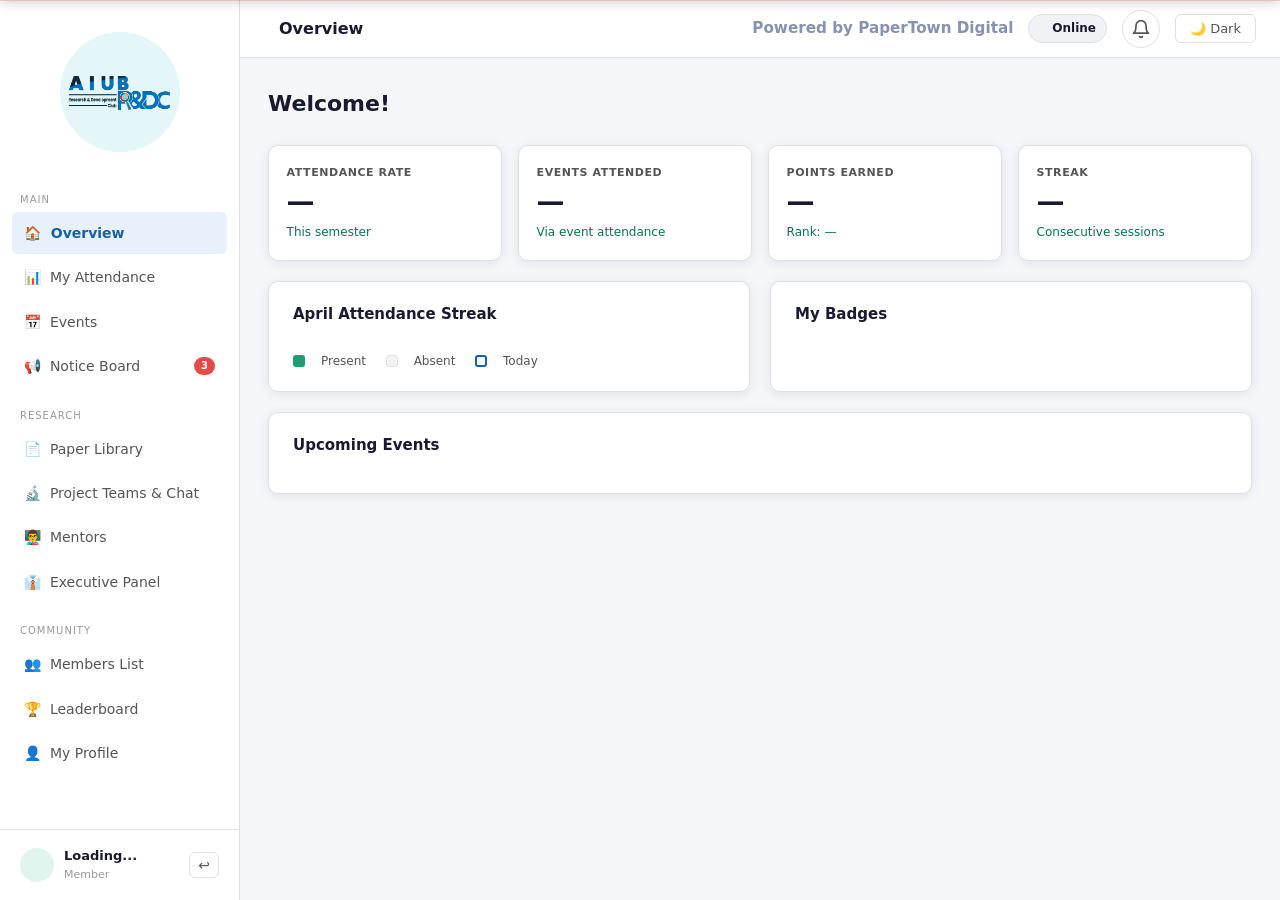
==== commit aaf63c9e: "Enhance dashboard with joining date and members list Added a joining date input field and a members " ====
--- a/dashboard.html
+++ b/dashboard.html
@@ -58,6 +58,7 @@
         <div class="form-group"><label>Department <span class="req">*</span></label><input type="text" id="newDept" placeholder="e.g. Computer Science"/></div>
         <div class="form-group"><label>Email <span class="req">*</span></label><input type="email" id="newEmail" placeholder="student@university.edu"/></div>
         <div class="form-group"><label>Phone</label><input type="text" id="newPhone" placeholder="01700-xxxxxx"/></div>
+        <div class="form-group"><label>Joining Date</label><input type="date" id="newJoiningDate"/></div>
         <div class="form-group"><label>Role</label>
           <select id="newRole"><option value="member">Member</option><option value="moderator">Moderator</option><option value="admin">Admin</option></select>
         </div>
@@ -243,6 +244,7 @@
     <div class="nav-item" data-page="mentors">👨‍🏫 &nbsp;Mentors</div>
     <div class="nav-item" data-page="executives">👔 &nbsp;Executive Panel</div>
     <div class="nav-section-label" style="margin-top:1.25rem;">Community</div>
+    <div class="nav-item" data-page="members">👥 &nbsp;Members List</div>
     <div class="nav-item" data-page="leaderboard">🏆 &nbsp;Leaderboard</div>
     <div class="nav-item" data-page="profile">👤 &nbsp;My Profile</div>
     <div class="nav-section-label moderator-only" style="margin-top:1.25rem;">Moderator</div>
@@ -369,7 +371,7 @@
               <span id="noticeImgLabel">🖼️ Click to attach a banner image</span>
             </div>
             <input type="file" id="noticeImgInput" accept="image/*" style="display:none" onchange="handleNoticeImg(this)"/>
-            <img id="noticeImgPreview" src="" alt="Preview" style="display:none;margin-top:8px;max-height:500px;width:100%;object-fit:contain;border-radius:var(--radius-sm);border:1px solid var(--border);"/>
+            <img id="noticeImgPreview" src="" alt="Preview" style="display:none;margin-top:8px;max-height:180px;width:100%;object-fit:cover;border-radius:var(--radius-sm);border:1px solid var(--border);"/>
           </div>
         </div>
         <div class="form-actions"><button class="btn-primary" style="width:auto;padding:10px 24px;" onclick="postNotice()">Post Notice</button><button class="btn-outline" onclick="toggleNoticeForm()">Cancel</button></div>
@@ -471,43 +473,6 @@
         <div class="points-row"><span>🔥 7-day streak badge</span><strong>Unlocked!</strong></div>
       </div>
     </div>
-  </main>
-
-  <!-- PROFILE -->
-  <main class="page" id="page-profile">
-    <div class="page-header"><h2 class="page-title">My Profile</h2><p class="page-sub">Your membership overview</p></div>
-    <div class="card">
-      <div class="profile-header">
-        <div style="position:relative;flex-shrink:0;">
-          <div class="profile-avatar" id="profileAvatarEl" style="overflow:hidden;"></div>
-          <button class="pic-upload-btn" onclick="triggerProfilePicUpload()" title="Change photo">📷</button>
-        </div>
-        <div>
-          <div class="profile-name" id="profileName">Loading...</div>
-          <div class="profile-id" id="profileDept"></div>
-          <span class="role-badge" id="profileRoleBadge">Member</span>
-          <div style="display:flex;gap:8px;margin-top:.75rem;flex-wrap:wrap;">
-            <button class="btn-outline" style="font-size:13px;padding:6px 14px;" onclick="triggerProfilePicUpload()">📷 Change Photo</button>
-            <button class="btn-outline" style="font-size:13px;padding:6px 14px;" onclick="openChangePwModal()">🔒 Change Password</button>
-          </div>
-        </div>
-      </div>
-      <div class="profile-stats">
-        <div class="profile-stat"><div class="pstat-value" id="pstatAttendance">—</div><div class="pstat-label">Attendance</div></div>
-        <div class="profile-stat"><div class="pstat-value" id="pstatEvents">—</div><div class="pstat-label">Events</div></div>
-        <div class="profile-stat"><div class="pstat-value" id="pstatPoints">—</div><div class="pstat-label">Points</div></div>
-        <div class="profile-stat"><div class="pstat-value" id="pstatRank">—</div><div class="pstat-label">Rank</div></div>
-      </div>
-    </div>
-    <div class="card"><h3 class="card-title">Member Details</h3>
-      <table class="data-table">
-        <tr><td class="detail-label">Member Since</td><td>September 2024</td></tr>
-        <tr><td class="detail-label">Department</td><td id="profileDeptFull"></td></tr>
-        <tr><td class="detail-label">Membership Valid</td><td>Until December 2026</td></tr>
-        <tr><td class="detail-label">Email</td><td id="profileEmail">—</td></tr>
-      </table>
-    </div>
-    <div class="card"><h3 class="card-title">Badges — Earn them all!</h3><div class="badge-grid" id="profileBadgeGrid"></div></div>
   </main>
 
   <!-- MODERATOR PAGE -->
@@ -580,7 +545,7 @@
   "exportMembersCSV","triggerCSVImport","handleCSVImport","closeCSVPreview","submitCSVImport",
   "openBulkAttendance","closeBulkAttendance","submitBulkAttendance","filterBulkAttendance",
   "toggleNotificationDropdown","doMarkAllRead","doClearAllNotifications","doDeleteNotification","handleNotifClick",
-  "logout"];
+  "filterMembersList","logout"];
 _fns.forEach(fn => { window[fn] = (...args) => _call(fn, ...args); });
 
 function downloadSampleCSV(){
@@ -718,13 +683,27 @@
     </div>
     <div class="card"><h3 class="card-title">Member Details</h3>
       <table class="data-table">
-        <tr><td class="detail-label">Member Since</td><td>September 2024</td></tr>
-        <tr><td class="detail-label">Department</td><td id="profileDeptFull"></td></tr>
-        <tr><td class="detail-label">Membership Valid</td><td>Until December 2026</td></tr>
+        <tr><td class="detail-label">Student ID</td><td id="profileStudentId">—</td></tr>
+        <tr><td class="detail-label">Department</td><td id="profileDeptFull">—</td></tr>
+        <tr><td class="detail-label">Joined</td><td id="profileJoiningDate">—</td></tr>
         <tr><td class="detail-label">Email</td><td id="profileEmail">—</td></tr>
       </table>
     </div>
     <div class="card"><h3 class="card-title">Badges — Earn them all!</h3><div class="badge-grid" id="profileBadgeGrid"></div></div>
+  </main>
+
+  <!-- MEMBERS LIST -->
+  <main class="page" id="page-members">
+    <div class="page-header"><h2 class="page-title">👥 Members List</h2><p class="page-sub">Search any club member by name or Student ID</p></div>
+    <div class="card">
+      <input type="text" id="memberSearchInput" placeholder="🔍 Type a name or Student ID to search..." oninput="filterMembersList(this.value)" style="width:100%;padding:11px 16px;border:1.5px solid var(--border);border-radius:var(--radius-sm);background:var(--bg);color:var(--text);font-size:14px;outline:none;margin-bottom:1rem;box-sizing:border-box;" onfocus="this.style.borderColor='var(--primary)'" onblur="this.style.borderColor='var(--border)'"/>
+      <div style="overflow-x:auto;">
+        <table class="data-table">
+          <thead><tr><th>Name</th><th>Student ID</th><th>Department</th><th>Joined</th></tr></thead>
+          <tbody id="membersListTbody"><tr><td colspan="4" style="text-align:center;color:var(--text3);padding:2rem;">Loading...</td></tr></tbody>
+        </table>
+      </div>
+    </div>
   </main>
 
   <!-- ADMIN -->
--- a/css/style.css
+++ b/css/style.css
@@ -200,7 +200,7 @@
 .tag-general{background:var(--primary-light);color:var(--primary);}
 .tag-event{background:var(--success-light);color:var(--success);}
 .notice-title{font-size:15px;font-weight:600;color:var(--text);margin-bottom:4px;}
-.notice-body{font-size:13px;color:var(--text2);margin-bottom:6px;line-height:1.5;}
+.notice-body{font-size:13px;color:var(--text2);margin-bottom:6px;line-height:1.5;white-space:pre-wrap;word-break:break-word;}
 .notice-date{font-size:12px;color:var(--text3);}
 .btn-delete{background:none;border:1px solid var(--border);border-radius:var(--radius-sm);padding:3px 10px;font-size:12px;color:var(--danger);cursor:pointer;}
 .btn-delete:hover{background:var(--danger-light);}
@@ -564,9 +564,12 @@
 
 /* Notice banner image */
 .notice-banner-img{
-  width:100%; max-height:220px; object-fit:cover;
-  border-radius:var(--radius-sm); margin:8px 0 10px;
+  width:500px;
+  height:auto;
+  border-radius:var(--radius-sm);
+  margin:8px 0 10px;
   border:1px solid var(--border);
+  display:block;
 }
 
 /* PDF UPLOAD AREA */
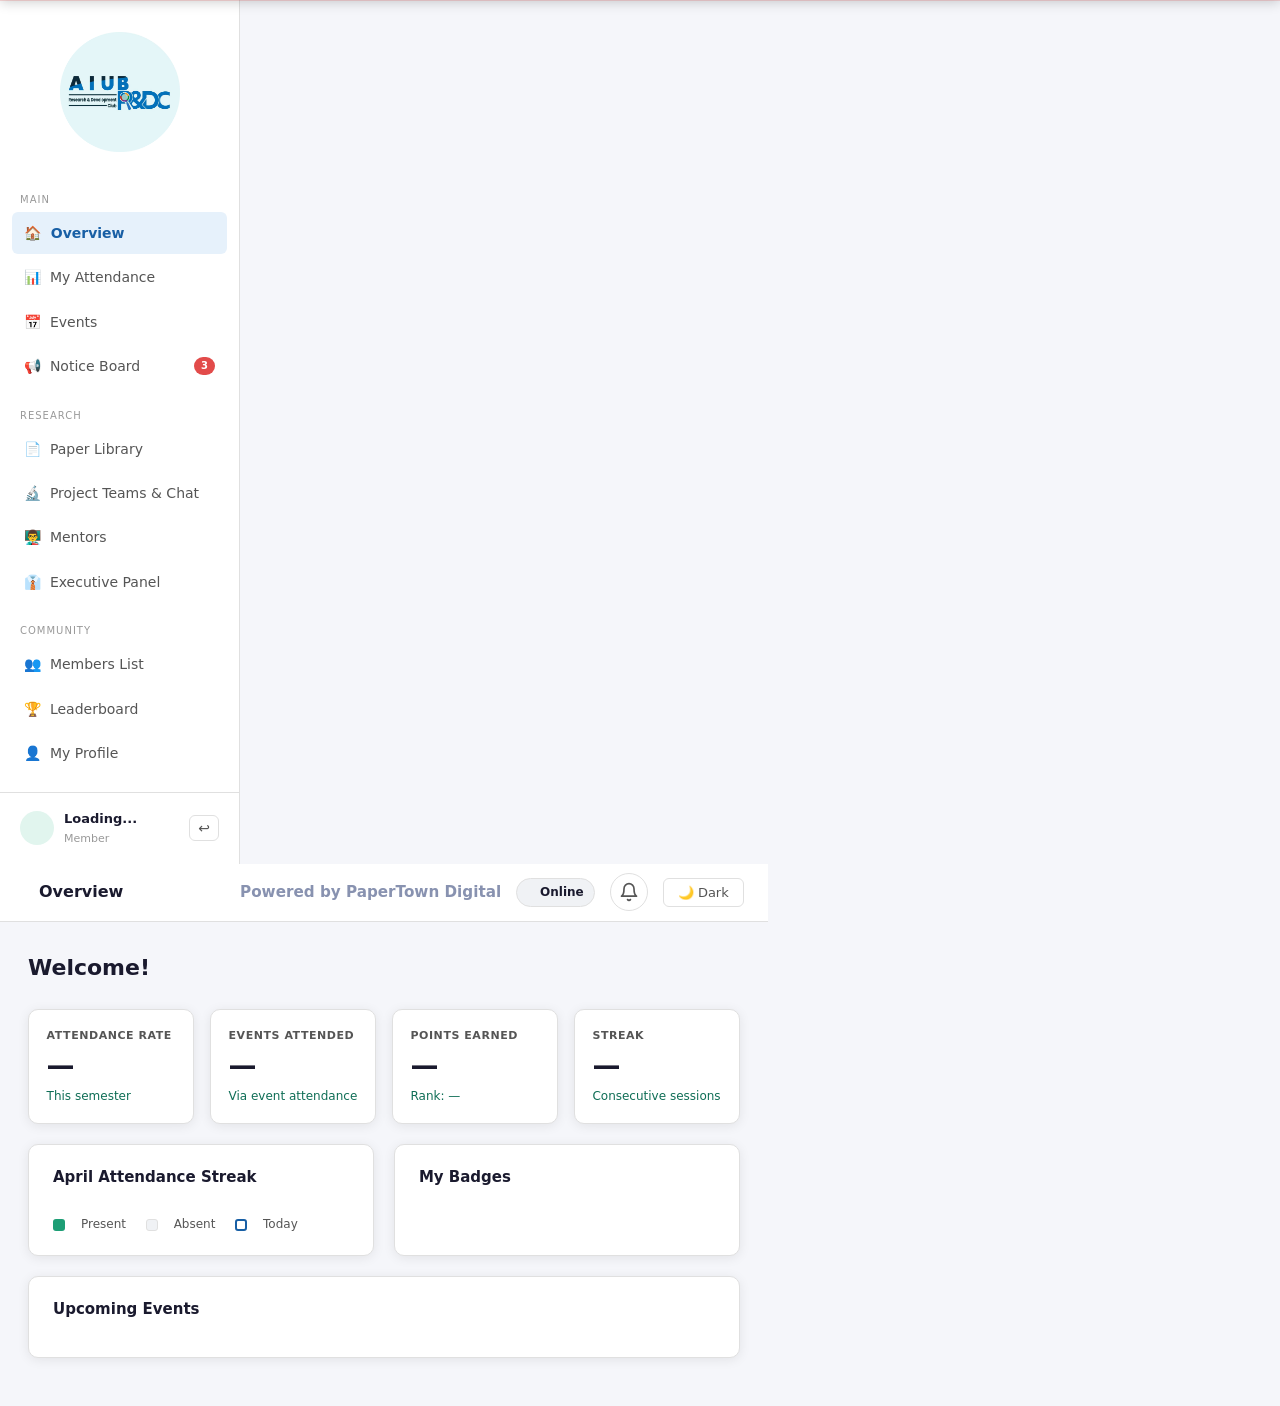
==== commit 018981a2: "Update dashboard layout with app layout structure" ====
--- a/dashboard.html
+++ b/dashboard.html
@@ -227,6 +227,8 @@
   </div>
 </div>
 
+<!-- ========== APP LAYOUT ========== -->
+<div class="app-layout">
 <!-- ========== SIDEBAR ========== -->
 <aside class="sidebar" id="sidebar">
   <div class="sidebar-logo">
@@ -738,7 +740,8 @@
       <button class="btn-outline" style="margin-top:.75rem;font-size:13px;" onclick="downloadSampleCSV()">⬇️ Download Sample CSV</button>
     </div>
   </main>
-</div>
+</div><!-- end main-wrapper -->
+</div><!-- end app-layout -->
 
 </body>
 </html>
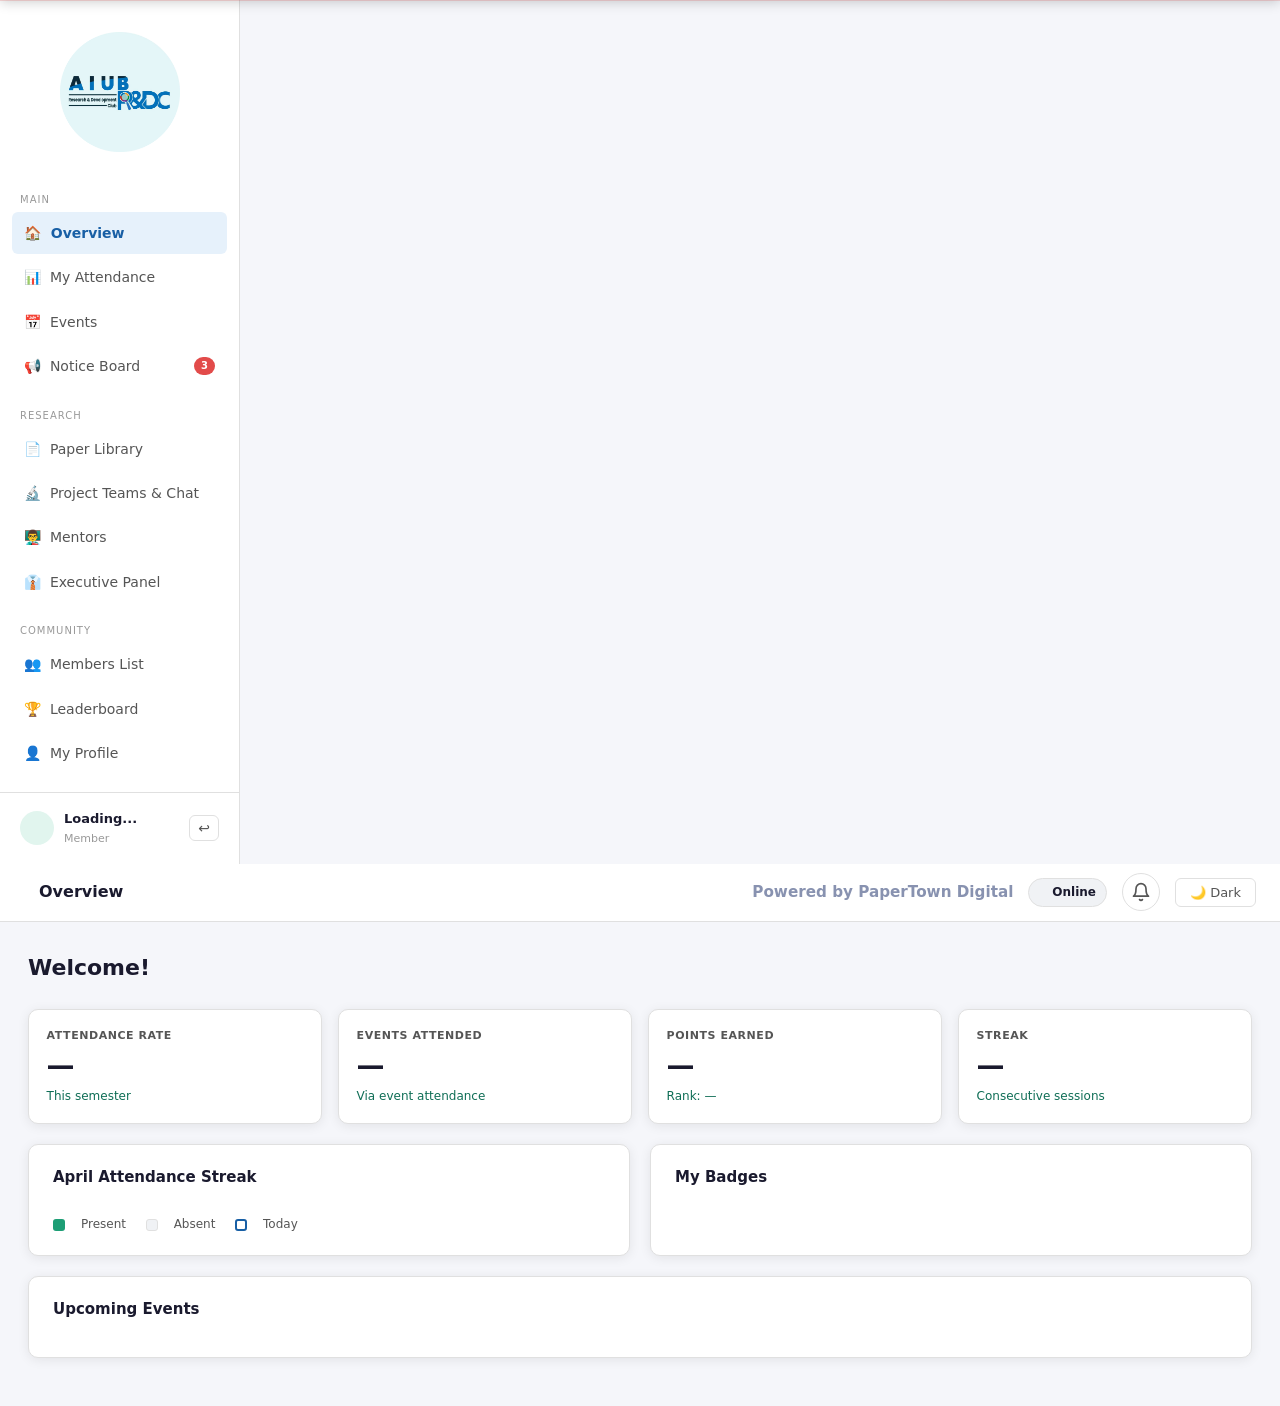
==== commit 7e9e334b: "Fix HTML structure by closing app-layout div" ====
--- a/dashboard.html
+++ b/dashboard.html
@@ -227,8 +227,6 @@
   </div>
 </div>
 
-<!-- ========== APP LAYOUT ========== -->
-<div class="app-layout">
 <!-- ========== SIDEBAR ========== -->
 <aside class="sidebar" id="sidebar">
   <div class="sidebar-logo">
@@ -740,8 +738,7 @@
       <button class="btn-outline" style="margin-top:.75rem;font-size:13px;" onclick="downloadSampleCSV()">⬇️ Download Sample CSV</button>
     </div>
   </main>
-</div><!-- end main-wrapper -->
-</div><!-- end app-layout -->
+</div>
 
 </body>
 </html>
--- a/css/style.css
+++ b/css/style.css
@@ -43,7 +43,8 @@
 .form-actions{display:flex;gap:10px;margin-top:.75rem;align-items:center;flex-wrap:wrap;}
 
 /* LAYOUT */
-.dashboard-page{display:flex;height:100vh;overflow:hidden;}
+.dashboard-page{margin:0;padding:0;overflow:hidden;}
+.app-layout{display:flex;height:100vh;overflow:hidden;}
 .sidebar{width:var(--sidebar-w);background:var(--surface);border-right:1px solid var(--border);display:flex;flex-direction:column;flex-shrink:0;overflow-y:auto;transition:transform .3s;z-index:100;}
 .sidebar-logo {
   display: flex;
@@ -77,14 +78,14 @@
 .user-role{font-size:11px;color:var(--text3);}
 .logout-btn{background:none;border:1px solid var(--border);border-radius:var(--radius-sm);padding:4px 8px;font-size:14px;color:var(--text2);}
 .logout-btn:hover{background:var(--danger-light);color:var(--danger);}
-.main-wrapper{flex:1;display:flex;flex-direction:column;overflow:hidden;}
+.main-wrapper{flex:1;display:flex;flex-direction:column;overflow:hidden;min-width:0;}
 .topbar{display:flex;align-items:center;gap:12px;padding:0 1.5rem;height:58px;background:var(--surface);border-bottom:1px solid var(--border);flex-shrink:0;}
 .menu-btn{display:none;background:none;border:none;font-size:20px;color:var(--text2);}
 .topbar-title{font-size:16px;font-weight:600;color:var(--text);flex:1;}
 .theme-toggle{background:none;border:1px solid var(--border);border-radius:var(--radius-sm);padding:6px 14px;font-size:13px;color:var(--text2);}
 .theme-toggle:hover{background:var(--surface2);}
-.page{display:none;flex:1;overflow-y:auto;padding:1.75rem;}
-.page.active{display:block;}
+.page{display:none;flex:1;overflow-y:auto;padding:1.75rem;min-width:0;box-sizing:border-box;}
+.page.active{display:block;width:100%;}
 .page-header{margin-bottom:1.5rem;}
 .page-title{font-size:22px;font-weight:700;color:var(--text);}
 .page-sub{font-size:14px;color:var(--text2);margin-top:3px;}
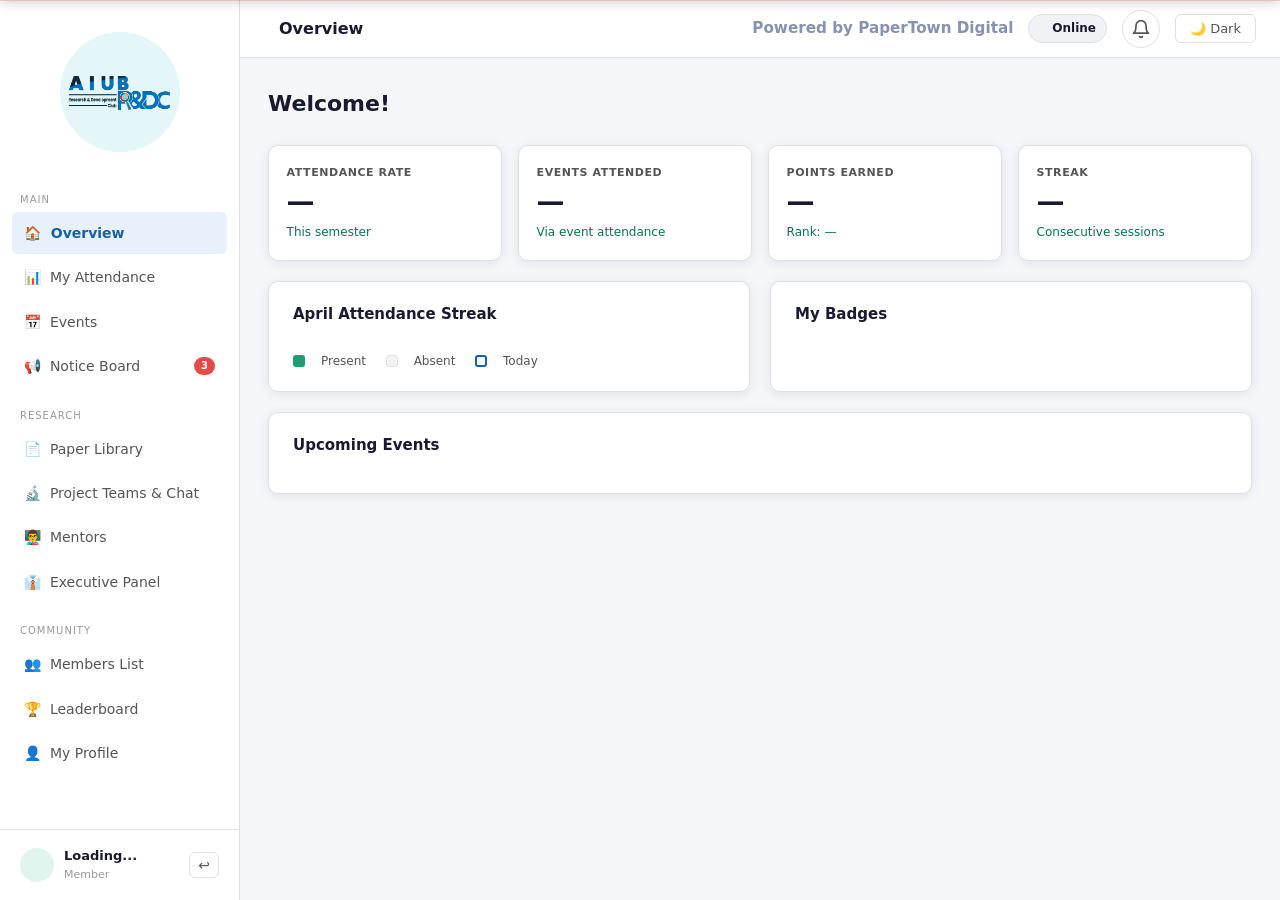
==== commit a1adb478: "Update fmt.Println message from 'Hello' to 'Goodbye'" ====
--- a/dashboard.html
+++ b/dashboard.html
@@ -8,7 +8,6 @@
 </head>
 <body class="dashboard-page">
 
-<!-- ========== ADD EVENT MODAL (FIX: was missing) ========== -->
 <div class="modal-overlay" id="addEventModal" style="display:none" onclick="if(event.target===this)closeAddEventModal()">
   <div class="modal-box">
     <div class="modal-header">
@@ -43,7 +42,6 @@
   </div>
 </div>
 
-<!-- ========== ADD MEMBER MODAL ========== -->
 <div class="modal-overlay" id="addMemberModal" style="display:none" onclick="if(event.target===this)closeAddMemberModal()">
   <div class="modal-box">
     <div class="modal-header">
@@ -75,7 +73,6 @@
   </div>
 </div>
 
-<!-- ========== CHANGE PASSWORD MODAL ========== -->
 <div class="modal-overlay" id="changePwModal" style="display:none" onclick="if(event.target===this)closeChangePwModal()">
   <div class="modal-box" style="max-width:420px;">
     <div class="modal-header">
@@ -96,7 +93,6 @@
   </div>
 </div>
 
-<!-- ========== BULK ATTENDANCE MODAL ========== -->
 <div class="modal-overlay" id="bulkAttModal" style="display:none" onclick="if(event.target===this)closeBulkAttendance()">
   <div class="modal-box modal-wide">
     <div class="modal-header">
@@ -120,7 +116,6 @@
   </div>
 </div>
 
-<!-- ========== EVENT ADMIN MODAL ========== -->
 <div class="modal-overlay" id="evAdminModal" style="display:none" onclick="if(event.target===this)closeEventAdmin()">
   <div class="modal-box modal-wide">
     <div class="modal-header">
@@ -136,7 +131,6 @@
   </div>
 </div>
 
-<!-- ========== CSV PREVIEW MODAL ========== -->
 <div class="modal-overlay" id="csvPreviewModal" style="display:none" onclick="if(event.target===this)closeCSVPreview()">
   <div class="modal-box modal-wide">
     <div class="modal-header">
@@ -158,7 +152,6 @@
   </div>
 </div>
 
-<!-- ========== EDIT PAPER MODAL ========== -->
 <div class="modal-overlay" id="editPaperModal" style="display:none" onclick="if(event.target===this)closeEditPaperModal()">
   <div class="modal-box">
     <div class="modal-header"><h3>✏️ Edit Paper</h3><button class="modal-close" onclick="closeEditPaperModal()">✕</button></div>
@@ -177,7 +170,6 @@
   </div>
 </div>
 
-<!-- ========== EDIT TEAM MODAL ========== -->
 <div class="modal-overlay" id="editTeamModal" style="display:none" onclick="if(event.target===this)closeEditTeamModal()">
   <div class="modal-box" style="max-width:480px;">
     <div class="modal-header"><h3>✏️ Edit Team</h3><button class="modal-close" onclick="closeEditTeamModal()">✕</button></div>
@@ -194,7 +186,6 @@
   </div>
 </div>
 
-<!-- ========== NOTICE READ RECEIPTS MODAL ========== -->
 <div class="modal-overlay" id="noticeReadsModal" style="display:none" onclick="if(event.target===this)closeNoticeReadsModal()">
   <div class="modal-box" style="max-width:500px;">
     <div class="modal-header"><h3>👁️ Read Receipts</h3><button class="modal-close" onclick="closeNoticeReadsModal()">✕</button></div>
@@ -203,11 +194,9 @@
   </div>
 </div>
 
-<!-- Hidden inputs -->
 <input type="file" id="csvImportInput" accept=".csv" style="display:none" onchange="handleCSVImport(this)"/>
 <input type="file" id="profilePicInput" accept="image/*" style="display:none" onchange="handleProfilePicChange(this)"/>
 
-<!-- ========== TEAM CHAT MODAL ========== -->
 <div class="modal-overlay chat-modal-overlay" id="chatModal" style="display:none">
   <div class="chat-modal-box">
     <div class="chat-header">
@@ -227,7 +216,6 @@
   </div>
 </div>
 
-<!-- ========== SIDEBAR ========== -->
 <aside class="sidebar" id="sidebar">
   <div class="sidebar-logo">
     <img src="IMG/logo.jpg" alt="Club Logo"/>
@@ -262,9 +250,7 @@
   </div>
 </aside>
 
-<!-- ========== MAIN ========== -->
 <div class="main-wrapper">
-  <!-- OFFLINE BANNER -->
   <div class="offline-banner" id="offlineBanner">
     <span>📡</span>
     <span id="offlineBannerText">You're offline — changes won't be saved until you reconnect.</span>
@@ -277,7 +263,6 @@
     <div class="topbar-right">
       <a href="https://papertowndigital.com" target="_blank" class="powered-by">Powered by PaperTown Digital</a>
 
-      <!-- CONNECTION STATUS INDICATOR -->
       <div class="conn-status" id="connStatus" title="Connection status">
         <span class="conn-dot" id="connDot"></span>
         <span class="conn-label" id="connLabel">Online</span>
@@ -291,7 +276,6 @@
           <span class="notif-badge" id="notifBadge" style="display:none;">0</span>
         </button>
 
-        <!-- Dropdown panel -->
         <div class="notif-dropdown" id="notifDropdown">
           <div class="notif-dropdown-header">
             <span class="notif-dropdown-title">🔔 Notifications</span>
@@ -313,7 +297,6 @@
     </div>
   </header>
 
-  <!-- HOME -->
   <main class="page active" id="page-home">
     <div class="page-header"><h2 class="page-title" id="greetingText">Welcome!</h2><p class="page-sub" id="todayDate"></p></div>
     <div class="stats-grid">
@@ -329,7 +312,6 @@
     <div class="card"><h3 class="card-title">Upcoming Events</h3><div id="homeEventList"></div></div>
   </main>
 
-  <!-- ATTENDANCE -->
   <main class="page" id="page-attendance">
     <div class="page-header"><h2 class="page-title">My Attendance</h2><p class="page-sub">Your attendance record — given by the admin during sessions</p></div>
     <div class="card" style="display:flex;gap:2rem;align-items:center;flex-wrap:wrap;">
@@ -343,7 +325,6 @@
     </div>
   </main>
 
-  <!-- EVENTS -->
   <main class="page" id="page-events">
     <div class="page-header">
       <div style="display:flex;justify-content:space-between;align-items:flex-start;flex-wrap:wrap;gap:.75rem;">
@@ -355,7 +336,6 @@
     <div class="card"><h3 class="card-title">📁 Past Events</h3><div id="pastEventList"></div></div>
   </main>
 
-  <!-- NOTICES -->
   <main class="page" id="page-notices">
     <div class="page-header"><h2 class="page-title">Notice Board</h2><p class="page-sub">Club announcements and updates</p></div>
     <div class="card">
@@ -380,7 +360,6 @@
     </div>
   </main>
 
-  <!-- PAPER LIBRARY -->
   <main class="page" id="page-papers">
     <div class="page-header"><h2 class="page-title">📄 Research Paper Library</h2><p class="page-sub">Papers shared by club members. Adding a paper earns +10 pts.</p></div>
     <div class="card">
@@ -404,7 +383,6 @@
     </div>
   </main>
 
-  <!-- PROJECT TEAMS -->
   <main class="page" id="page-teams">
     <div class="page-header"><h2 class="page-title">🔬 Project Teams</h2><p class="page-sub">Join or form research project teams</p></div>
     <div class="card">
@@ -422,7 +400,6 @@
     </div>
   </main>
 
-  <!-- MENTORS -->
   <main class="page" id="page-mentors">
     <div class="page-header"><h2 class="page-title">👨‍🏫 Supervisors &amp; Mentors</h2><p class="page-sub">Faculty supervisors and industry mentors available for guidance</p></div>
     <div class="card">
@@ -441,7 +418,6 @@
     </div>
   </main>
 
-  <!-- EXECUTIVE PANEL (replaces Seminars) -->
   <main class="page" id="page-executives">
     <div class="page-header"><h2 class="page-title">👔 Executive Panel</h2><p class="page-sub">Club executives and leadership members</p></div>
     <div class="card">
@@ -460,7 +436,6 @@
     </div>
   </main>
 
-  <!-- LEADERBOARD -->
   <main class="page" id="page-leaderboard">
     <div class="page-header"><h2 class="page-title">Leaderboard</h2><p class="page-sub">Top members by points — updates live</p></div>
     <div class="card"><h3 class="card-title">🏆 Rankings</h3><div class="leaderboard-list" id="leaderboardList"></div></div>
@@ -475,7 +450,55 @@
     </div>
   </main>
 
-  <!-- MODERATOR PAGE -->
+  <main class="page" id="page-members">
+    <div class="page-header"><h2 class="page-title">👥 Members List</h2><p class="page-sub">Search any club member by name or Student ID</p></div>
+    <div class="card">
+      <input type="text" id="memberSearchInput" placeholder="🔍 Type a name or Student ID to search..." oninput="filterMembersList(this.value)" style="width:100%;padding:11px 16px;border:1.5px solid var(--border);border-radius:var(--radius-sm);background:var(--bg);color:var(--text);font-size:14px;outline:none;margin-bottom:1rem;box-sizing:border-box;" onfocus="this.style.borderColor='var(--primary)'" onblur="this.style.borderColor='var(--border)'"/>
+      <div style="overflow-x:auto;">
+        <table class="data-table">
+          <thead><tr><th>Name</th><th>Student ID</th><th>Department</th><th>Joined</th></tr></thead>
+          <tbody id="membersListTbody"><tr><td colspan="4" style="text-align:center;color:var(--text3);padding:2rem;">Loading...</td></tr></tbody>
+        </table>
+      </div>
+    </div>
+  </main>
+
+  <main class="page" id="page-profile">
+    <div class="page-header"><h2 class="page-title">My Profile</h2><p class="page-sub">Your membership overview</p></div>
+    <div class="card">
+      <div class="profile-header">
+        <div style="position:relative;flex-shrink:0;">
+          <div class="profile-avatar" id="profileAvatarEl" style="overflow:hidden;"></div>
+          <button class="pic-upload-btn" onclick="triggerProfilePicUpload()" title="Change photo">📷</button>
+        </div>
+        <div>
+          <div class="profile-name" id="profileName">Loading...</div>
+          <div class="profile-id" id="profileDept"></div>
+          <span class="role-badge" id="profileRoleBadge">Member</span>
+          <div style="display:flex;gap:8px;margin-top:.75rem;flex-wrap:wrap;">
+            <button class="btn-outline" style="font-size:13px;padding:6px 14px;" onclick="triggerProfilePicUpload()">📷 Change Photo</button>
+            <button class="btn-outline" style="font-size:13px;padding:6px 14px;" onclick="openChangePwModal()">🔒 Change Password</button>
+          </div>
+        </div>
+      </div>
+      <div class="profile-stats">
+        <div class="profile-stat"><div class="pstat-value" id="pstatAttendance">—</div><div class="pstat-label">Attendance</div></div>
+        <div class="profile-stat"><div class="pstat-value" id="pstatEvents">—</div><div class="pstat-label">Events</div></div>
+        <div class="profile-stat"><div class="pstat-value" id="pstatPoints">—</div><div class="pstat-label">Points</div></div>
+        <div class="profile-stat"><div class="pstat-value" id="pstatRank">—</div><div class="pstat-label">Rank</div></div>
+      </div>
+    </div>
+    <div class="card"><h3 class="card-title">Member Details</h3>
+      <table class="data-table">
+        <tr><td class="detail-label">Student ID</td><td id="profileStudentId">—</td></tr>
+        <tr><td class="detail-label">Department</td><td id="profileDeptFull">—</td></tr>
+        <tr><td class="detail-label">Joined</td><td id="profileJoiningDate">—</td></tr>
+        <tr><td class="detail-label">Email</td><td id="profileEmail">—</td></tr>
+      </table>
+    </div>
+    <div class="card"><h3 class="card-title">Badges — Earn them all!</h3><div class="badge-grid" id="profileBadgeGrid"></div></div>
+  </main>
+
   <main class="page" id="page-moderator">
     <div class="page-header"><h2 class="page-title">🛡️ Moderator Panel</h2><p class="page-sub">Give attendance and post notices</p></div>
     <div class="card"><h3 class="card-title">Quick Actions</h3>
@@ -486,7 +509,6 @@
     </div>
   </main>
 
-  <!-- ADMIN -->
   <main class="page" id="page-admin">
     <div class="page-header"><h2 class="page-title">⚙️ Admin Panel</h2><p class="page-sub">Full club management</p></div>
     <div class="stats-grid">
@@ -505,7 +527,6 @@
         <button class="btn-admin" onclick="navigateTo('notices');setTimeout(toggleNoticeForm,150)">📢 Post a Notice</button>
       </div>
     </div>
-    <!-- Pending Approvals -->
     <div class="card" id="pendingApprovalsCard">
       <h3 class="card-title">⏳ Pending Approvals</h3>
       <div id="pendingApprovalsList"><p style="color:var(--text3);font-size:14px;">Loading...</p></div>
@@ -557,188 +578,3 @@
 </script>
 </body>
 </html>
-
-  <!-- PAPER LIBRARY -->
-  <main class="page" id="page-papers">
-    <div class="page-header"><h2 class="page-title">📄 Research Paper Library</h2><p class="page-sub">Papers shared by club members. Adding a paper earns +10 pts.</p></div>
-    <div class="card">
-      <div class="card-header-row"><h3 class="card-title" style="margin-bottom:0;">All Papers</h3><button class="btn-outline" onclick="togglePaperForm()">+ Add Paper</button></div>
-      <div class="notice-form" id="paperForm">
-        <div class="modal-grid">
-          <div class="form-group" style="grid-column:1/-1"><label>Paper Title <span class="req">*</span></label><input type="text" id="paperTitle" placeholder="Full title of the paper"/></div>
-          <div class="form-group"><label>Authors <span class="req">*</span></label><input type="text" id="paperAuthors" placeholder="Author 1, Author 2..."/></div>
-          <div class="form-group"><label>Year</label><input type="number" id="paperYear" placeholder="2025"/></div>
-          <div class="form-group" style="grid-column:1/-1"><label>Referral Link <span style="font-size:11px;color:var(--text3);font-weight:400;">(Google Scholar, ResearchGate, publisher page, arXiv, etc.)</span></label><input type="url" id="paperLink" placeholder="https://scholar.google.com/...  or  https://doi.org/..."/></div>
-          <div class="form-group" style="grid-column:1/-1"><label>Tags (comma separated)</label><input type="text" id="paperTags" placeholder="ML, Computer Vision, NLP"/></div>
-          <div class="form-group" style="grid-column:1/-1">
-            <label>Attach PDF <span style="font-size:11px;color:var(--text3);font-weight:400;">(optional, max 5MB)</span></label>
-            <div class="pdf-upload-area" id="pdfUploadArea" onclick="document.getElementById('paperPdfInput').click()">
-              <span id="pdfUploadLabel">📎 Click to attach a PDF file</span>
-            </div>
-            <input type="file" id="paperPdfInput" accept=".pdf" style="display:none" onchange="handlePdfSelect(this)"/>
-          </div>
-        </div>
-        <div class="form-actions"><button class="btn-primary" style="width:auto;padding:10px 24px;" onclick="submitPaper()">Add to Library</button><button class="btn-outline" onclick="togglePaperForm()">Cancel</button></div>
-      </div>
-      <div id="paperList"></div>
-    </div>
-  </main>
-
-  <!-- PROJECT TEAMS -->
-  <main class="page" id="page-teams">
-    <div class="page-header"><h2 class="page-title">🔬 Project Teams</h2><p class="page-sub">Join or form research project teams</p></div>
-    <div class="card">
-      <div class="card-header-row"><h3 class="card-title" style="margin-bottom:0;">All Teams</h3><button class="btn-outline" onclick="toggleTeamForm()">+ Create Team</button></div>
-      <div class="notice-form" id="teamForm">
-        <div class="modal-grid">
-          <div class="form-group"><label>Team Name <span class="req">*</span></label><input type="text" id="teamName" placeholder="e.g. NLP Research Group"/></div>
-          <div class="form-group"><label>Research Topic <span class="req">*</span></label><input type="text" id="teamTopic" placeholder="e.g. Bangla NLP"/></div>
-          <div class="form-group"><label>Lead (name)</label><input type="text" id="teamLead" placeholder="Leave blank for yourself"/></div>
-          <div class="form-group"><label>Status</label><select id="teamStatus"><option value="Forming">Forming</option><option value="Active">Active</option></select></div>
-        </div>
-        <div class="form-actions"><button class="btn-primary" style="width:auto;padding:10px 24px;" onclick="submitTeam()">Create Team</button><button class="btn-outline" onclick="toggleTeamForm()">Cancel</button></div>
-      </div>
-      <div id="teamList" style="display:grid;grid-template-columns:1fr 1fr;gap:1rem;margin-top:.5rem;"></div>
-    </div>
-  </main>
-
-  <!-- MENTORS -->
-  <main class="page" id="page-mentors">
-    <div class="page-header"><h2 class="page-title">👨‍🏫 Supervisors & Mentors</h2><p class="page-sub">Faculty supervisors and industry mentors available for guidance</p></div>
-    <div class="card">
-      <div class="card-header-row"><h3 class="card-title" style="margin-bottom:0;">Mentor Board</h3><button class="btn-outline admin-only" onclick="toggleMentorForm()">+ Add Mentor</button></div>
-      <div class="notice-form admin-only" id="mentorForm">
-        <div class="modal-grid">
-          <div class="form-group"><label>Name <span class="req">*</span></label><input type="text" id="mentorName" placeholder="Dr. Full Name"/></div>
-          <div class="form-group"><label>Title</label><input type="text" id="mentorTitle" placeholder="e.g. Club Supervisor"/></div>
-          <div class="form-group"><label>Department / Organization</label><input type="text" id="mentorDept" placeholder="e.g. CS Dept"/></div>
-          <div class="form-group"><label>Email</label><input type="email" id="mentorEmail" placeholder="mentor@university.edu"/></div>
-          <div class="form-group" style="grid-column:1/-1"><label>Expertise <span class="req">*</span></label><input type="text" id="mentorExpertise" placeholder="e.g. Machine Learning, NLP"/></div>
-        </div>
-        <div class="form-actions"><button class="btn-primary" style="width:auto;padding:10px 24px;" onclick="submitMentor()">Add Mentor</button><button class="btn-outline" onclick="toggleMentorForm()">Cancel</button></div>
-      </div>
-      <div id="mentorList" style="display:grid;grid-template-columns:1fr 1fr;gap:1rem;margin-top:.5rem;"></div>
-    </div>
-  </main>
-
-  <!-- SEMINARS -->
-  <main class="page" id="page-seminars">
-    <div class="page-header"><h2 class="page-title">🎓 Seminar Tracker</h2><p class="page-sub">Internal seminars and knowledge sessions</p></div>
-    <div class="card">
-      <div class="card-header-row"><h3 class="card-title" style="margin-bottom:0;">All Seminars</h3><button class="btn-outline admin-only" onclick="toggleSeminarForm()">+ Add Seminar</button></div>
-      <div class="notice-form admin-only" id="seminarForm">
-        <div class="modal-grid">
-          <div class="form-group" style="grid-column:1/-1"><label>Seminar Title <span class="req">*</span></label><input type="text" id="semTitle" placeholder="e.g. Introduction to Transformers"/></div>
-          <div class="form-group"><label>Speaker <span class="req">*</span></label><input type="text" id="semSpeaker" placeholder="Speaker name"/></div>
-          <div class="form-group"><label>Date</label><input type="text" id="semDate" placeholder="e.g. Apr 20, 2026"/></div>
-          <div class="form-group"><label>Duration</label><input type="text" id="semDuration" placeholder="e.g. 90 min"/></div>
-          <div class="form-group" style="grid-column:1/-1"><label>Notes / Summary</label><textarea id="semNotes" rows="2" placeholder="Brief summary of what was covered..."></textarea></div>
-        </div>
-        <div class="form-actions"><button class="btn-primary" style="width:auto;padding:10px 24px;" onclick="submitSeminar()">Add Seminar</button><button class="btn-outline" onclick="toggleSeminarForm()">Cancel</button></div>
-      </div>
-      <div id="seminarList"></div>
-    </div>
-  </main>
-
-  <!-- LEADERBOARD -->
-  <main class="page" id="page-leaderboard">
-    <div class="page-header"><h2 class="page-title">Leaderboard</h2><p class="page-sub">Top members by points — updates live</p></div>
-    <div class="card"><h3 class="card-title">🏆 April Rankings</h3><div class="leaderboard-list" id="leaderboardList"></div></div>
-    <div class="card"><h3 class="card-title">💡 How to Earn Points</h3>
-      <div class="points-grid">
-        <div class="points-row"><span>✅ Session attendance (given by admin)</span><strong>+10 pts</strong></div>
-        <div class="points-row"><span>📅 Event attendance (marked by admin)</span><strong>+15–20 pts</strong></div>
-        <div class="points-row"><span>📄 Adding a research paper</span><strong>+10 pts</strong></div>
-        <div class="points-row"><span>📢 Posting a notice</span><strong>+5 pts</strong></div>
-        <div class="points-row"><span>🔥 7-day streak badge</span><strong>Unlocked!</strong></div>
-      </div>
-    </div>
-  </main>
-
-  <!-- PROFILE -->
-  <main class="page" id="page-profile">
-    <div class="page-header"><h2 class="page-title">My Profile</h2><p class="page-sub">Your membership overview</p></div>
-    <div class="card">
-      <div class="profile-header">
-        <div style="position:relative;flex-shrink:0;">
-          <div class="profile-avatar" id="profileAvatarEl" style="overflow:hidden;"></div>
-          <button class="pic-upload-btn" onclick="triggerProfilePicUpload()" title="Change photo">📷</button>
-        </div>
-        <div>
-          <div class="profile-name" id="profileName">Loading...</div>
-          <div class="profile-id" id="profileDept"></div>
-          <span class="role-badge" id="profileRoleBadge">Member</span>
-          <div style="display:flex;gap:8px;margin-top:.75rem;flex-wrap:wrap;">
-            <button class="btn-outline" style="font-size:13px;padding:6px 14px;" onclick="triggerProfilePicUpload()">📷 Change Photo</button>
-            <button class="btn-outline" style="font-size:13px;padding:6px 14px;" onclick="openChangePwModal()">🔒 Change Password</button>
-          </div>
-        </div>
-      </div>
-      <div class="profile-stats">
-        <div class="profile-stat"><div class="pstat-value" id="pstatAttendance">—</div><div class="pstat-label">Attendance</div></div>
-        <div class="profile-stat"><div class="pstat-value" id="pstatEvents">—</div><div class="pstat-label">Events</div></div>
-        <div class="profile-stat"><div class="pstat-value" id="pstatPoints">—</div><div class="pstat-label">Points</div></div>
-        <div class="profile-stat"><div class="pstat-value" id="pstatRank">—</div><div class="pstat-label">Rank</div></div>
-      </div>
-    </div>
-    <div class="card"><h3 class="card-title">Member Details</h3>
-      <table class="data-table">
-        <tr><td class="detail-label">Student ID</td><td id="profileStudentId">—</td></tr>
-        <tr><td class="detail-label">Department</td><td id="profileDeptFull">—</td></tr>
-        <tr><td class="detail-label">Joined</td><td id="profileJoiningDate">—</td></tr>
-        <tr><td class="detail-label">Email</td><td id="profileEmail">—</td></tr>
-      </table>
-    </div>
-    <div class="card"><h3 class="card-title">Badges — Earn them all!</h3><div class="badge-grid" id="profileBadgeGrid"></div></div>
-  </main>
-
-  <!-- MEMBERS LIST -->
-  <main class="page" id="page-members">
-    <div class="page-header"><h2 class="page-title">👥 Members List</h2><p class="page-sub">Search any club member by name or Student ID</p></div>
-    <div class="card">
-      <input type="text" id="memberSearchInput" placeholder="🔍 Type a name or Student ID to search..." oninput="filterMembersList(this.value)" style="width:100%;padding:11px 16px;border:1.5px solid var(--border);border-radius:var(--radius-sm);background:var(--bg);color:var(--text);font-size:14px;outline:none;margin-bottom:1rem;box-sizing:border-box;" onfocus="this.style.borderColor='var(--primary)'" onblur="this.style.borderColor='var(--border)'"/>
-      <div style="overflow-x:auto;">
-        <table class="data-table">
-          <thead><tr><th>Name</th><th>Student ID</th><th>Department</th><th>Joined</th></tr></thead>
-          <tbody id="membersListTbody"><tr><td colspan="4" style="text-align:center;color:var(--text3);padding:2rem;">Loading...</td></tr></tbody>
-        </table>
-      </div>
-    </div>
-  </main>
-
-  <!-- ADMIN -->
-  <main class="page" id="page-admin">
-    <div class="page-header"><h2 class="page-title">⚙️ Admin Panel</h2><p class="page-sub">Full club management</p></div>
-    <div class="stats-grid">
-      <div class="stat-card"><div class="stat-label">Total Members</div><div class="stat-value" id="adminTotalMembers">—</div></div>
-      <div class="stat-card"><div class="stat-label">Active Members</div><div class="stat-value" id="adminActiveMembers">—</div></div>
-      <div class="stat-card"><div class="stat-label">Total Points Given</div><div class="stat-value" id="adminTotalPoints">—</div></div>
-      <div class="stat-card"><div class="stat-label">Active Notices</div><div class="stat-value" id="adminTotalNotices">—</div></div>
-    </div>
-    <div class="card"><h3 class="card-title">Quick Actions</h3>
-      <div class="admin-actions">
-        <button class="btn-admin" onclick="openAddMemberModal()">➕ Add New Member</button>
-        <button class="btn-admin" onclick="triggerCSVImport()">📂 Import via CSV</button>
-        <button class="btn-admin" onclick="openBulkAttendance()">📋 Give Bulk Attendance</button>
-        <button class="btn-admin" onclick="exportMembersCSV()">📥 Export Members CSV</button>
-        <button class="btn-admin" onclick="openAddEventModal()">📅 Create New Event</button>
-        <button class="btn-admin" onclick="navigateTo('notices');setTimeout(toggleNoticeForm,150)">📢 Post a Notice</button>
-      </div>
-    </div>
-    <div class="card">
-      <div class="card-header-row"><h3 class="card-title" style="margin-bottom:0;">Member List</h3>
-        <div style="display:flex;gap:8px;flex-wrap:wrap;"><button class="btn-outline" onclick="triggerCSVImport()">📂 CSV Import</button><button class="btn-outline" onclick="openAddMemberModal()">➕ Add Member</button></div>
-      </div>
-      <div style="overflow-x:auto;"><table class="data-table"><thead><tr><th>Name</th><th>Student ID</th><th>Dept</th><th>Year</th><th>Role</th><th>Status</th><th>Pts</th><th>Action</th></tr></thead><tbody id="adminMemberTbody"></tbody></table></div>
-    </div>
-    <div class="card"><h3 class="card-title">📂 CSV Import Format</h3>
-      <p style="font-size:13px;color:var(--text2);margin-bottom:.75rem;">Your CSV should have these headers (order doesn't matter):</p>
-      <div style="background:var(--surface2);border-radius:var(--radius-sm);padding:.75rem 1rem;font-family:monospace;font-size:13px;color:var(--text);overflow-x:auto;white-space:nowrap;">Name, StudentID, Password, Department, Email, Phone, Year, Role, Status</div>
-      <p style="font-size:12px;color:var(--text3);margin-top:.75rem;">Password defaults to StudentID if blank. Role defaults to "member". Status defaults to "active".</p>
-      <button class="btn-outline" style="margin-top:.75rem;font-size:13px;" onclick="downloadSampleCSV()">⬇️ Download Sample CSV</button>
-    </div>
-  </main>
-</div>
-
-</body>
-</html>
--- a/css/style.css
+++ b/css/style.css
@@ -43,8 +43,7 @@
 .form-actions{display:flex;gap:10px;margin-top:.75rem;align-items:center;flex-wrap:wrap;}
 
 /* LAYOUT */
-.dashboard-page{margin:0;padding:0;overflow:hidden;}
-.app-layout{display:flex;height:100vh;overflow:hidden;}
+.dashboard-page{display:flex;height:100vh;overflow:hidden;}
 .sidebar{width:var(--sidebar-w);background:var(--surface);border-right:1px solid var(--border);display:flex;flex-direction:column;flex-shrink:0;overflow-y:auto;transition:transform .3s;z-index:100;}
 .sidebar-logo {
   display: flex;
@@ -78,14 +77,14 @@
 .user-role{font-size:11px;color:var(--text3);}
 .logout-btn{background:none;border:1px solid var(--border);border-radius:var(--radius-sm);padding:4px 8px;font-size:14px;color:var(--text2);}
 .logout-btn:hover{background:var(--danger-light);color:var(--danger);}
-.main-wrapper{flex:1;display:flex;flex-direction:column;overflow:hidden;min-width:0;}
+.main-wrapper{flex:1;display:flex;flex-direction:column;overflow:hidden;}
 .topbar{display:flex;align-items:center;gap:12px;padding:0 1.5rem;height:58px;background:var(--surface);border-bottom:1px solid var(--border);flex-shrink:0;}
 .menu-btn{display:none;background:none;border:none;font-size:20px;color:var(--text2);}
 .topbar-title{font-size:16px;font-weight:600;color:var(--text);flex:1;}
 .theme-toggle{background:none;border:1px solid var(--border);border-radius:var(--radius-sm);padding:6px 14px;font-size:13px;color:var(--text2);}
 .theme-toggle:hover{background:var(--surface2);}
-.page{display:none;flex:1;overflow-y:auto;padding:1.75rem;min-width:0;box-sizing:border-box;}
-.page.active{display:block;width:100%;}
+.page{display:none;flex:1;overflow-y:auto;padding:1.75rem;}
+.page.active{display:block;}
 .page-header{margin-bottom:1.5rem;}
 .page-title{font-size:22px;font-weight:700;color:var(--text);}
 .page-sub{font-size:14px;color:var(--text2);margin-top:3px;}
